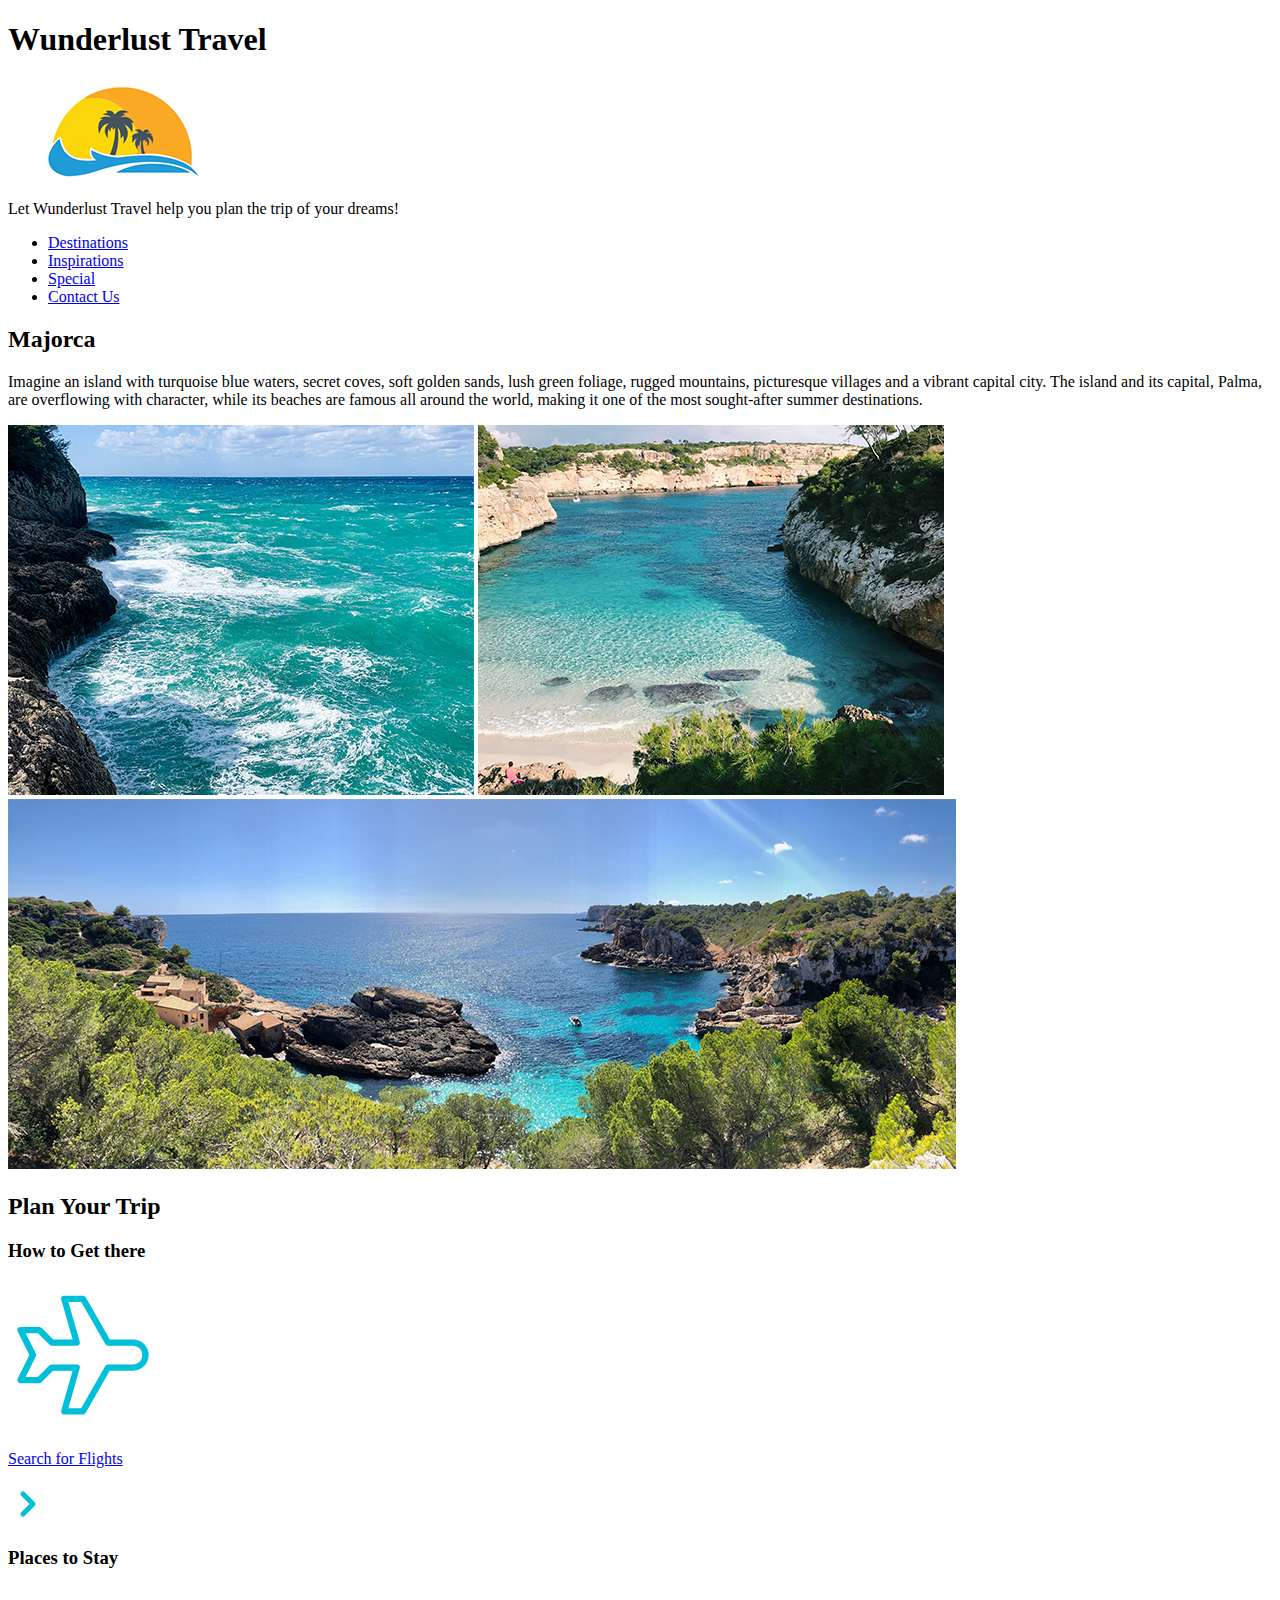
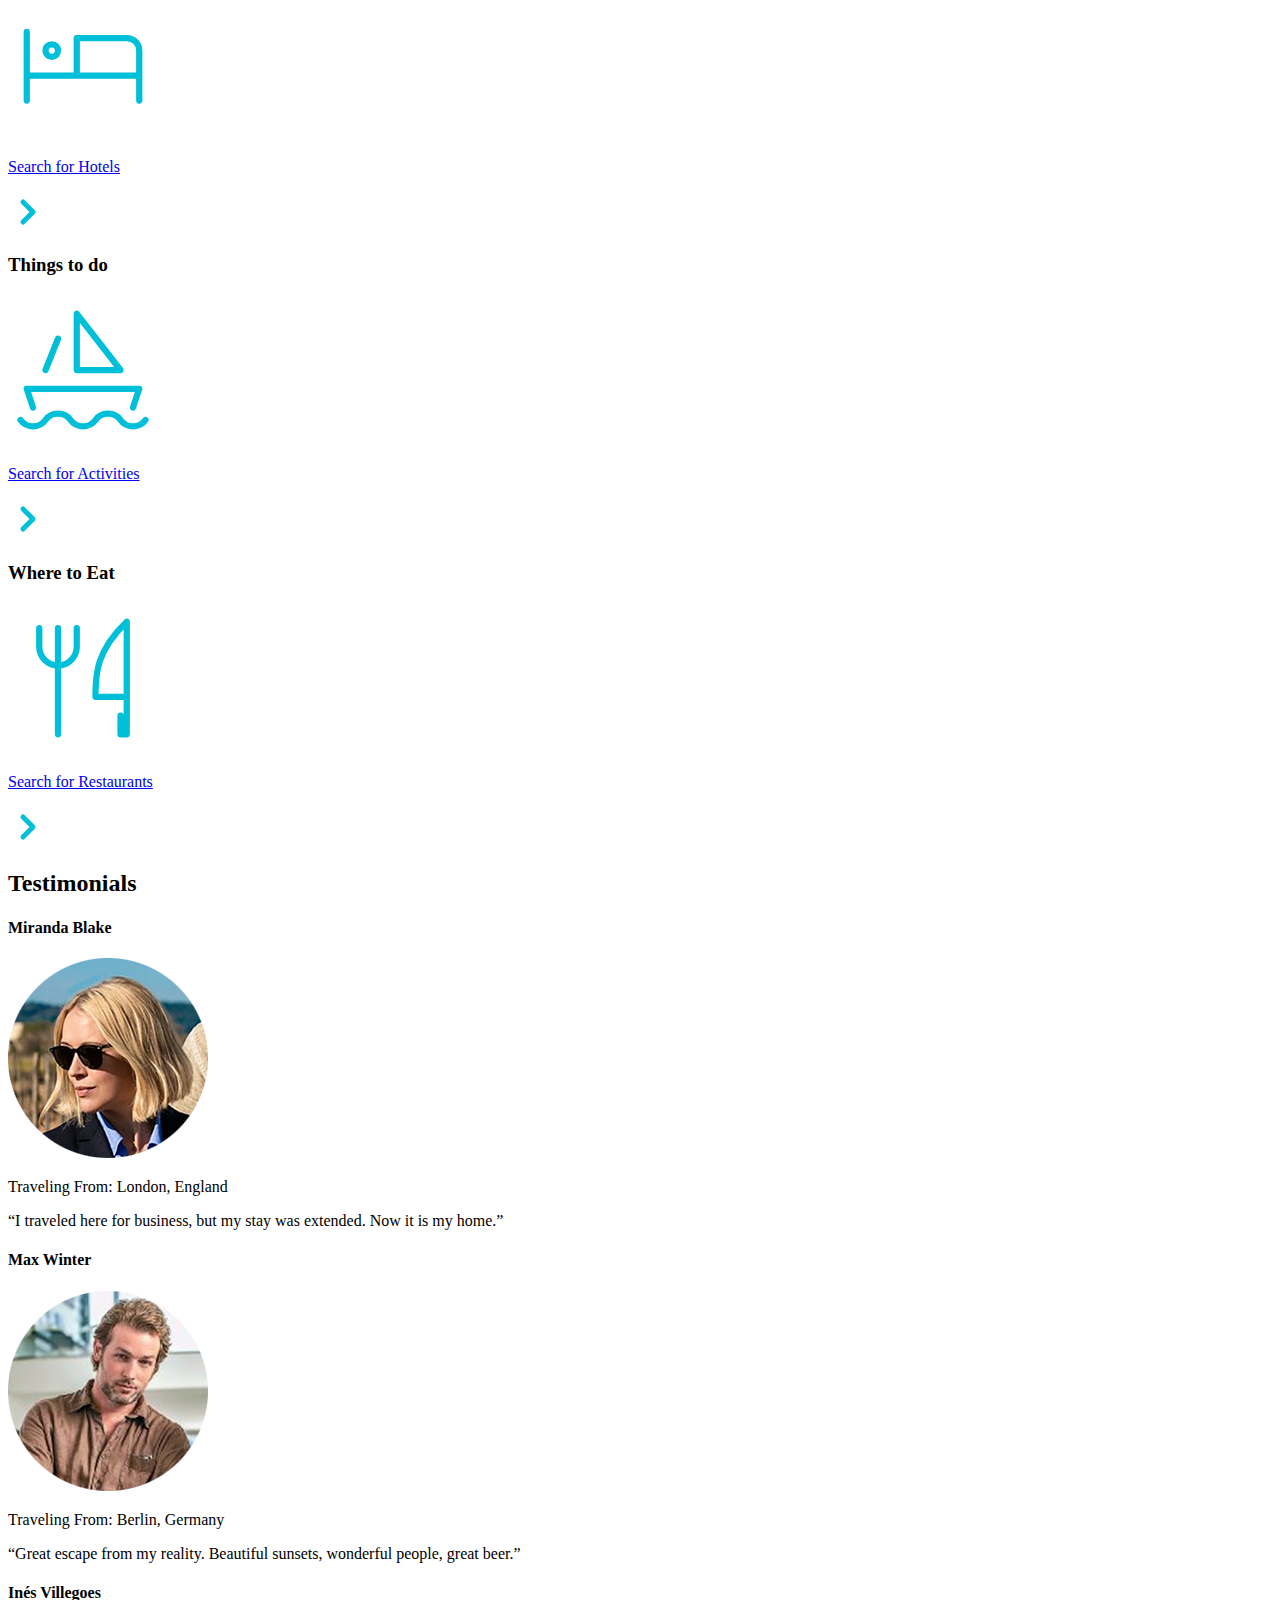
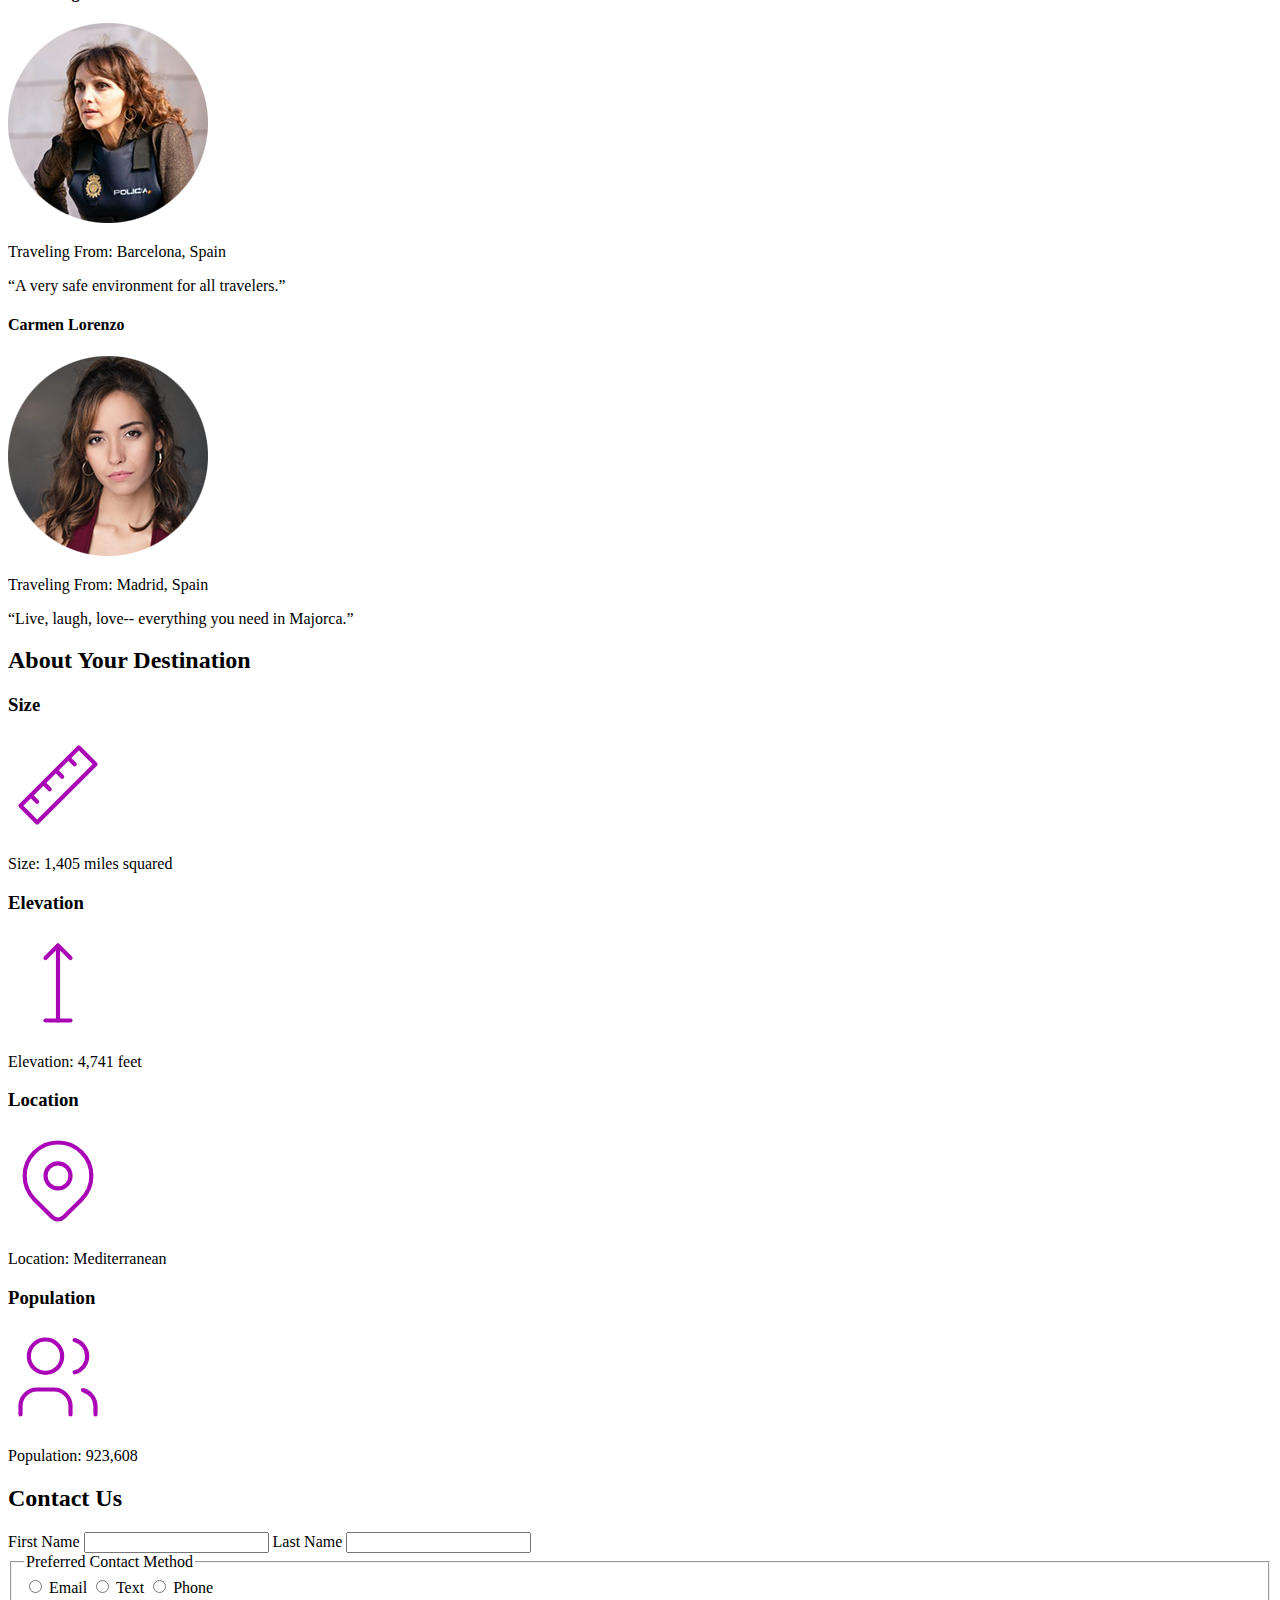
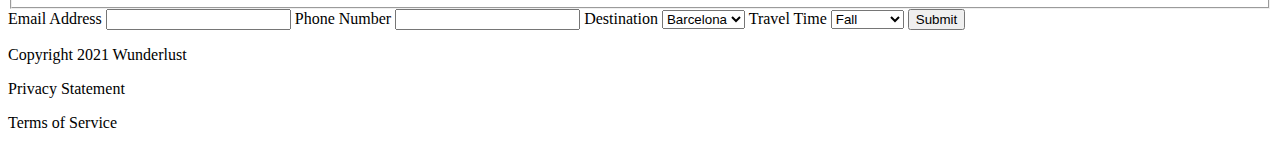
==== index.html @ 38c86ced "added html" ====
<!DOCTYPE html>
<html lang="en">
    <head>
        <meta charset="utf-8">
        <meta name="author" content="Bianca Reynoso">
        <title>Wunderlust</title>
        <link href="styles.css" rel="stylesheet">
    </head>
    <body>
        <header>
            <h1>Wunderlust Travel</h1>
            <img src="images/logo.png" alt="logo">
            <p>Let Wunderlust Travel help you plan the trip of your dreams!</p>
            <nav>
                <ul>
                    <li><a href="#dest">Destinations</a></li>
                    <li><a href="#insp">Inspirations</a></li>
                    <li><a href="#spec">Special</a></li>
                    <li><a href="#cont">Contact Us</a></li>
                </ul>
            </nav>
        </header>
        <main>
            <section id="dest">
                <h2>Majorca</h2>
                <p>Imagine an island with turquoise blue waters, secret coves, soft golden sands, lush green foliage, rugged mountains, picturesque villages and a vibrant capital city. The island and its capital, Palma, are overflowing with character, while its beaches are famous all around the world, making it one of the most sought-after summer destinations.</p>
                <img src="images/majorca-waves.png" alt="Majorca Waves">
                <img src="images/majorca-beach.png" alt="Majorca Beach">
                <img src="images/majorca-cove.png" alt="Majorca Cove">
            </section>
            <section id="insp">
                <h2>Plan Your Trip</h2>
                <h3>How to Get there</h3>
                <svg xmlns="http://www.w3.org/2000/svg" class="icon icon-tabler icon-tabler-plane" width="150" height="150" viewBox="0 0 24 24" stroke-width="1" stroke="#00bfd8" fill="none" stroke-linecap="round" stroke-linejoin="round">
                    <path stroke="none" d="M0 0h24v24H0z" fill="none"/>
                    <path d="M16 10h4a2 2 0 0 1 0 4h-4l-4 7h-3l2 -7h-4l-2 2h-3l2 -4l-2 -4h3l2 2h4l-2 -7h3z" />
                </svg>
                <p><a href="#">Search for Flights</a></p>
                <svg xmlns="http://www.w3.org/2000/svg" class="icon icon-tabler icon-tabler-chevron-right" width="40" height="40" viewBox="0 0 24 24" stroke-width="3" stroke="#00bfd8" fill="none" stroke-linecap="round" stroke-linejoin="round">
                    <path stroke="none" d="M0 0h24v24H0z" fill="none"/>
                    <polyline points="9 6 15 12 9 18" />
                </svg>
                <h3>Places to Stay</h3>
                <svg xmlns="http://www.w3.org/2000/svg" class="icon icon-tabler icon-tabler-bed" width="150" height="150" viewBox="0 0 24 24" stroke-width="1" stroke="#00bfd8" fill="none" stroke-linecap="round" stroke-linejoin="round">
                    <path stroke="none" d="M0 0h24v24H0z" fill="none"/>
                    <path d="M3 7v11m0 -4h18m0 4v-8a2 2 0 0 0 -2 -2h-8v6" />
                    <circle cx="7" cy="10" r="1" />
                </svg>
                <p><a href="#">Search for Hotels</a></p>
                <svg xmlns="http://www.w3.org/2000/svg" class="icon icon-tabler icon-tabler-chevron-right" width="40" height="40" viewBox="0 0 24 24" stroke-width="3" stroke="#00bfd8" fill="none" stroke-linecap="round" stroke-linejoin="round">
                    <path stroke="none" d="M0 0h24v24H0z" fill="none"/>
                    <polyline points="9 6 15 12 9 18" />
                </svg>
                <h3>Things to do</h3>
                <svg xmlns="http://www.w3.org/2000/svg" class="icon icon-tabler icon-tabler-sailboat" width="150" height="150" viewBox="0 0 24 24" stroke-width="1" stroke="#00bfd8" fill="none" stroke-linecap="round" stroke-linejoin="round">
                    <path stroke="none" d="M0 0h24v24H0z" fill="none"/>
                    <path d="M2 20a2.4 2.4 0 0 0 2 1a2.4 2.4 0 0 0 2 -1a2.4 2.4 0 0 1 2 -1a2.4 2.4 0 0 1 2 1a2.4 2.4 0 0 0 2 1a2.4 2.4 0 0 0 2 -1a2.4 2.4 0 0 1 2 -1a2.4 2.4 0 0 1 2 1a2.4 2.4 0 0 0 2 1a2.4 2.4 0 0 0 2 -1" />
                    <path d="M4 18l-1 -3h18l-1 3" />
                    <path d="M11 12h7l-7 -9v9" />
                    <line x1="8" y1="7" x2="6" y2="12" />
                </svg>
                <p><a href="#">Search for Activities</a></p>
                <svg xmlns="http://www.w3.org/2000/svg" class="icon icon-tabler icon-tabler-chevron-right" width="40" height="40" viewBox="0 0 24 24" stroke-width="3" stroke="#00bfd8" fill="none" stroke-linecap="round" stroke-linejoin="round">
                    <path stroke="none" d="M0 0h24v24H0z" fill="none"/>
                    <polyline points="9 6 15 12 9 18" />
                </svg>
                <h3>Where to Eat</h3>
                <svg xmlns="http://www.w3.org/2000/svg" class="icon icon-tabler icon-tabler-tools-kitchen-2" width="150" height="150" viewBox="0 0 24 24" stroke-width="1" stroke="#00bfd8" fill="none" stroke-linecap="round" stroke-linejoin="round">
                    <path stroke="none" d="M0 0h24v24H0z" fill="none"/>
                    <path d="M19 3v12h-5c-.023 -3.681 .184 -7.406 5 -12zm0 12v6h-1v-3m-10 -14v17m-3 -17v3a3 3 0 1 0 6 0v-3" />
                </svg>
                <p><a href="#">Search for Restaurants</a></p>
                <svg xmlns="http://www.w3.org/2000/svg" class="icon icon-tabler icon-tabler-chevron-right" width="40" height="40" viewBox="0 0 24 24" stroke-width="3" stroke="#00bfd8" fill="none" stroke-linecap="round" stroke-linejoin="round">
                    <path stroke="none" d="M0 0h24v24H0z" fill="none"/>
                    <polyline points="9 6 15 12 9 18" />
                </svg>
            </section>
            <section>
                <h2>Testimonials</h2>
                <h4>Miranda Blake</h4>
                <img src="images/miranda-blake.png" alt="Miranda Blake Profile Picture">
                <p>Traveling From: London, England</p>
                <quote>“I traveled here for business, but my stay was extended. Now it is my home.”</quote>
                <h4>Max Winter</h4>
                <img src="images/max-winter.png" alt="Max Winter Profile Picture">
                <p>Traveling From: Berlin, Germany</p>
                <quote>“Great escape from my reality. Beautiful sunsets, wonderful people, great beer.”</quote>
                <h4>Inés Villegoes</h4>
                <img src="images/ines-villegoes.png" alt="Ines Villeogoes Profile Picture">
                <p>Traveling From: Barcelona, Spain</p>
                <quote>“A very safe environment for all travelers.”</quote>
                <h4>Carmen Lorenzo</h4>
                <img src="images/carmen-lorenzo.png" alt="Carmen Lorenzo Profile Picture">
                <p>Traveling From: Madrid, Spain</p>
                <quote>“Live, laugh, love-- everything you need in Majorca.”</quote>
            </section>
            <section id="spec">
                <h2>About Your Destination</h2>
                <h3>Size</h3>
                <svg xmlns="http://www.w3.org/2000/svg" class="icon icon-tabler icon-tabler-ruler-2" width="100" height="100" viewBox="0 0 24 24" stroke-width="1" stroke="#a905b6" fill="none" stroke-linecap="round" stroke-linejoin="round">
                    <path stroke="none" d="M0 0h24v24H0z" fill="none"/>
                    <path d="M17 3l4 4l-14 14l-4 -4z" />
                    <path d="M16 7l-1.5 -1.5" />
                    <path d="M13 10l-1.5 -1.5" />
                    <path d="M10 13l-1.5 -1.5" />
                    <path d="M7 16l-1.5 -1.5" />
                </svg>
                <p>Size: 1,405 miles squared</p>
                <h3>Elevation</h3>
                <svg xmlns="http://www.w3.org/2000/svg" class="icon icon-tabler icon-tabler-arrow-top-bar" width="100" height="100" viewBox="0 0 24 24" stroke-width="1" stroke="#a905b6" fill="none" stroke-linecap="round" stroke-linejoin="round">
                    <path stroke="none" d="M0 0h24v24H0z" fill="none"/>
                    <line x1="12" y1="21" x2="12" y2="3" />
                    <path d="M15 6l-3 -3l-3 3" />
                    <line x1="9" y1="21" x2="15" y2="21" />
                </svg>
                <p>Elevation: 4,741 feet</p>
                <h3>Location</h3>
                <svg xmlns="http://www.w3.org/2000/svg" class="icon icon-tabler icon-tabler-map-pin" width="100" height="100" viewBox="0 0 24 24" stroke-width="1" stroke="#a905b6" fill="none" stroke-linecap="round" stroke-linejoin="round">
                    <path stroke="none" d="M0 0h24v24H0z" fill="none"/>
                    <circle cx="12" cy="11" r="3" />
                    <path d="M17.657 16.657l-4.243 4.243a2 2 0 0 1 -2.827 0l-4.244 -4.243a8 8 0 1 1 11.314 0z" />
                </svg>
                <p>Location: Mediterranean</p>
                <h3>Population</h3>
                <svg xmlns="http://www.w3.org/2000/svg" class="icon icon-tabler icon-tabler-users" width="100" height="100" viewBox="0 0 24 24" stroke-width="1" stroke="#a905b6" fill="none" stroke-linecap="round" stroke-linejoin="round">
                    <path stroke="none" d="M0 0h24v24H0z" fill="none"/>
                    <circle cx="9" cy="7" r="4" />
                    <path d="M3 21v-2a4 4 0 0 1 4 -4h4a4 4 0 0 1 4 4v2" />
                    <path d="M16 3.13a4 4 0 0 1 0 7.75" />
                    <path d="M21 21v-2a4 4 0 0 0 -3 -3.85" />
                </svg>
                <p>Population: 923,608</p>
            </section>
            <section id="cont">
                <h2>Contact Us</h2>
                <form action="https://wp.zybooks.com/form-viewer.php" method="POST">
                    <label for="first-name">First Name</label>
                    <input type="text" name="first-name" id="first-name" required>
                    <label for="last-name">Last Name</label>
                    <input type="text" name="last-name" id="last-name" required>
                    <fieldset>
                        <legend>Preferred Contact Method</legend>
                        <input type="radio" name="pref" id="prefEmail" required>
                        <label for="prefEmail">Email</label>
                        <input type="radio" name="pref" id="prefText">
                        <label for="prefText">Text</label>
                        <input type="radio" name="pref" id="prefPhone">
                        <label for="prefPhone">Phone</label>
                    </fieldset>
                    <label for="my-email">Email Address</label>
                    <input type="email" name="my-email" id="my-email" required>
                    <label for="my-phone">Phone Number</label>
                    <input type="text" name="my-phone" id="my-phone" required>
                    <label for="my-destination">Destination</label>
                    <select name="my-destination" id="my-destination">
                        <option value="barc">Barcelona</option>
                        <option value="grand">Granada</option>
                        <option value="ibiza">Ibiza</option>
                        <option value="madrid">Madrid</option>
                        <option value="major">Majorca</option>
                        <option value="sevi">Seville</option>
                        <option value="tene">Tenerife</option>
                        <option value="valen">Valencia</option>
                    </select>
                    <label for="travel-time">Travel Time</label>
                    <select name="travel-time" id="my-destination">
                        <option value="fall">Fall</option>
                        <option value="winter">Winter</option>
                        <option value="spring">Spring</option>
                        <option value="summer">Summer</option>
                        <option value="flex">Flexible</option>
                    </select>
                    <input type="submit" name="my-submit" id="my-submit" value="Submit">
                </form>
            </section>
        </main>
        <footer>
            <p>Copyright 2021 Wunderlust</p>
            <p>Privacy Statement</p>
            <p>Terms of Service</p>
        </footer>
    </body> 
</html>
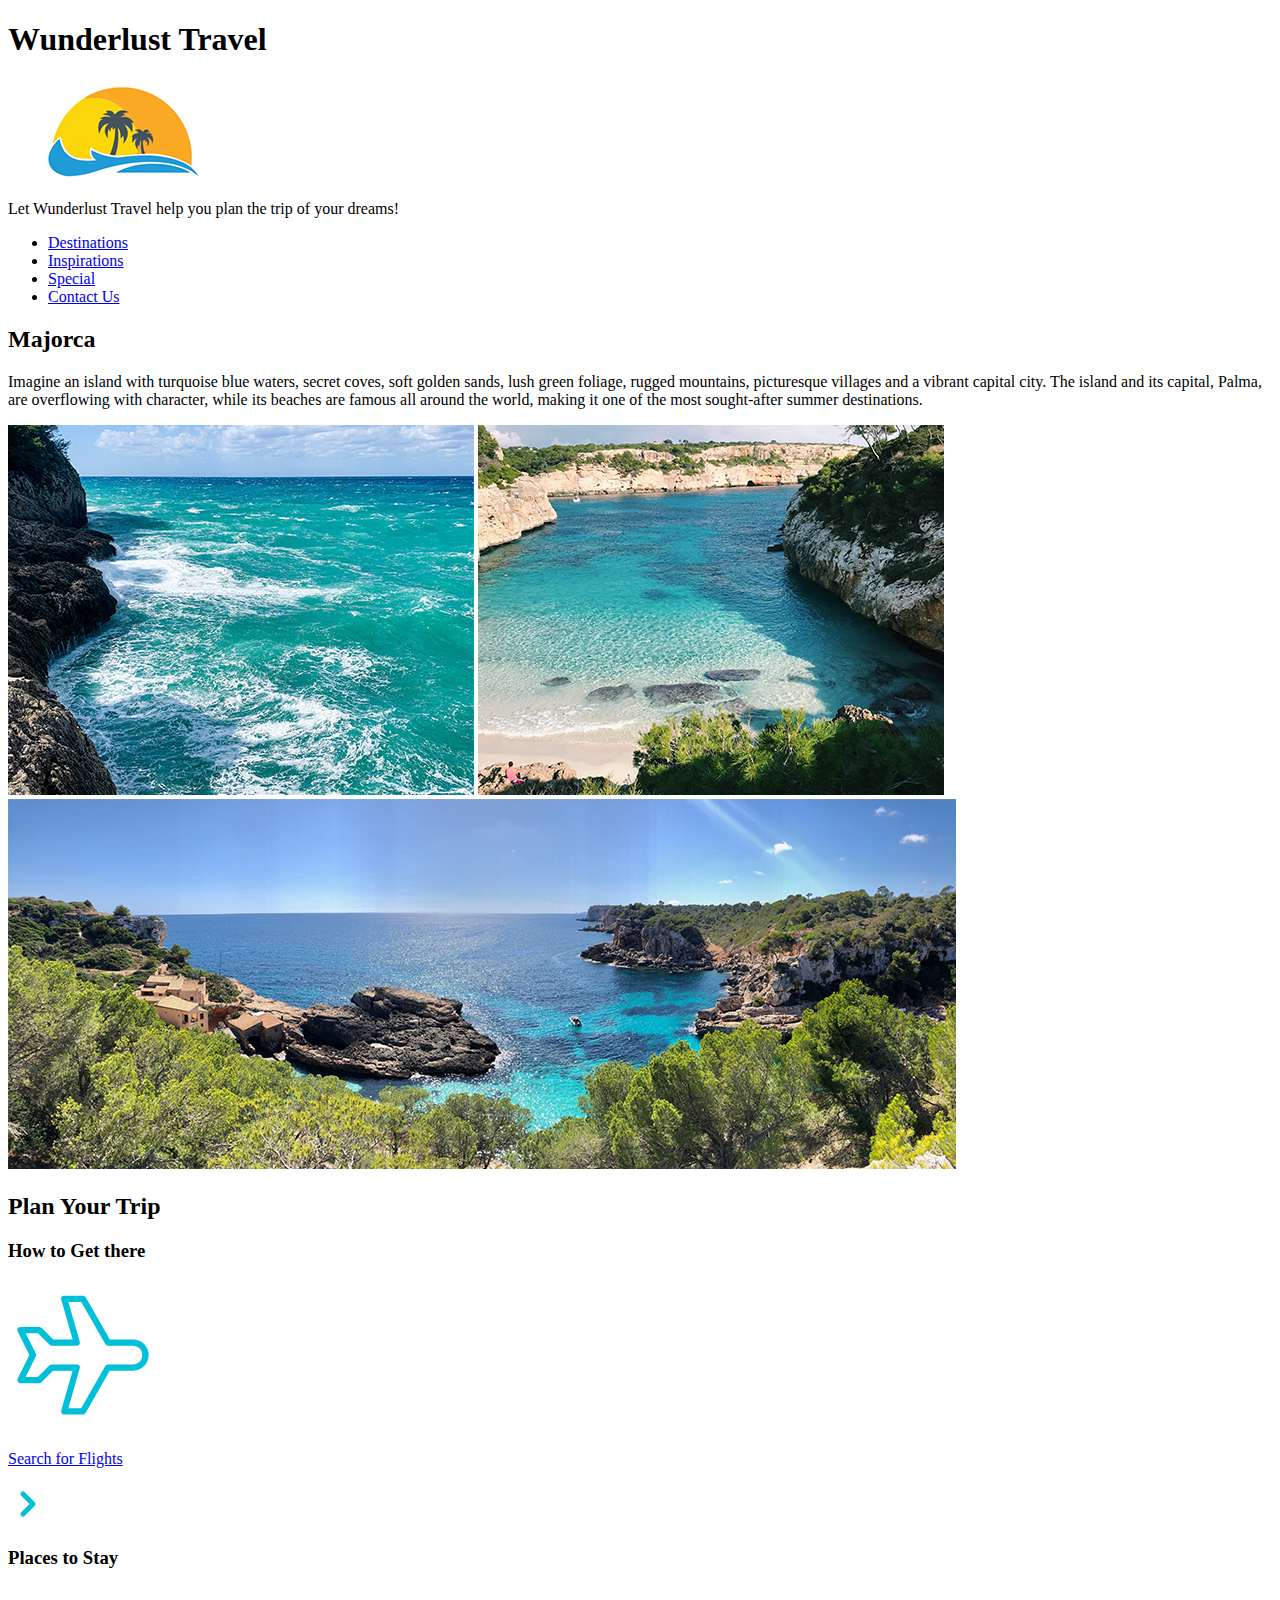
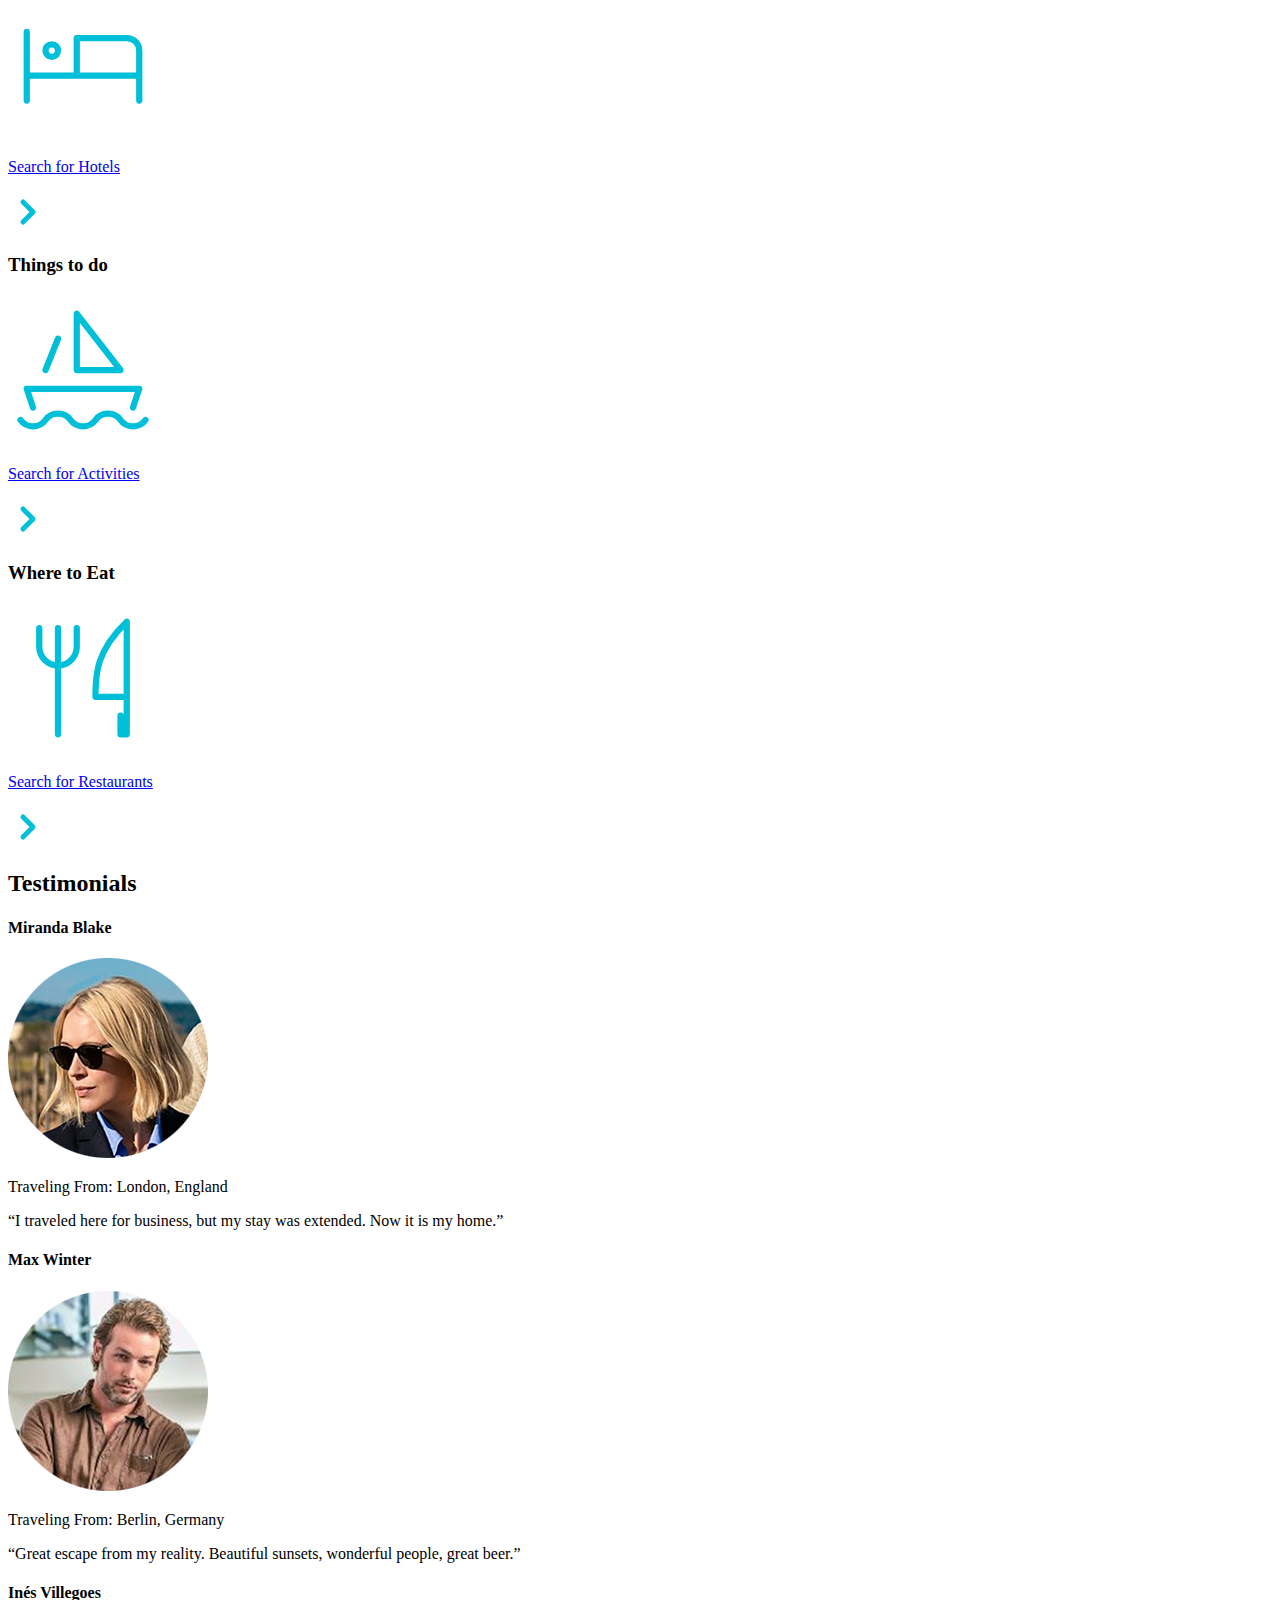
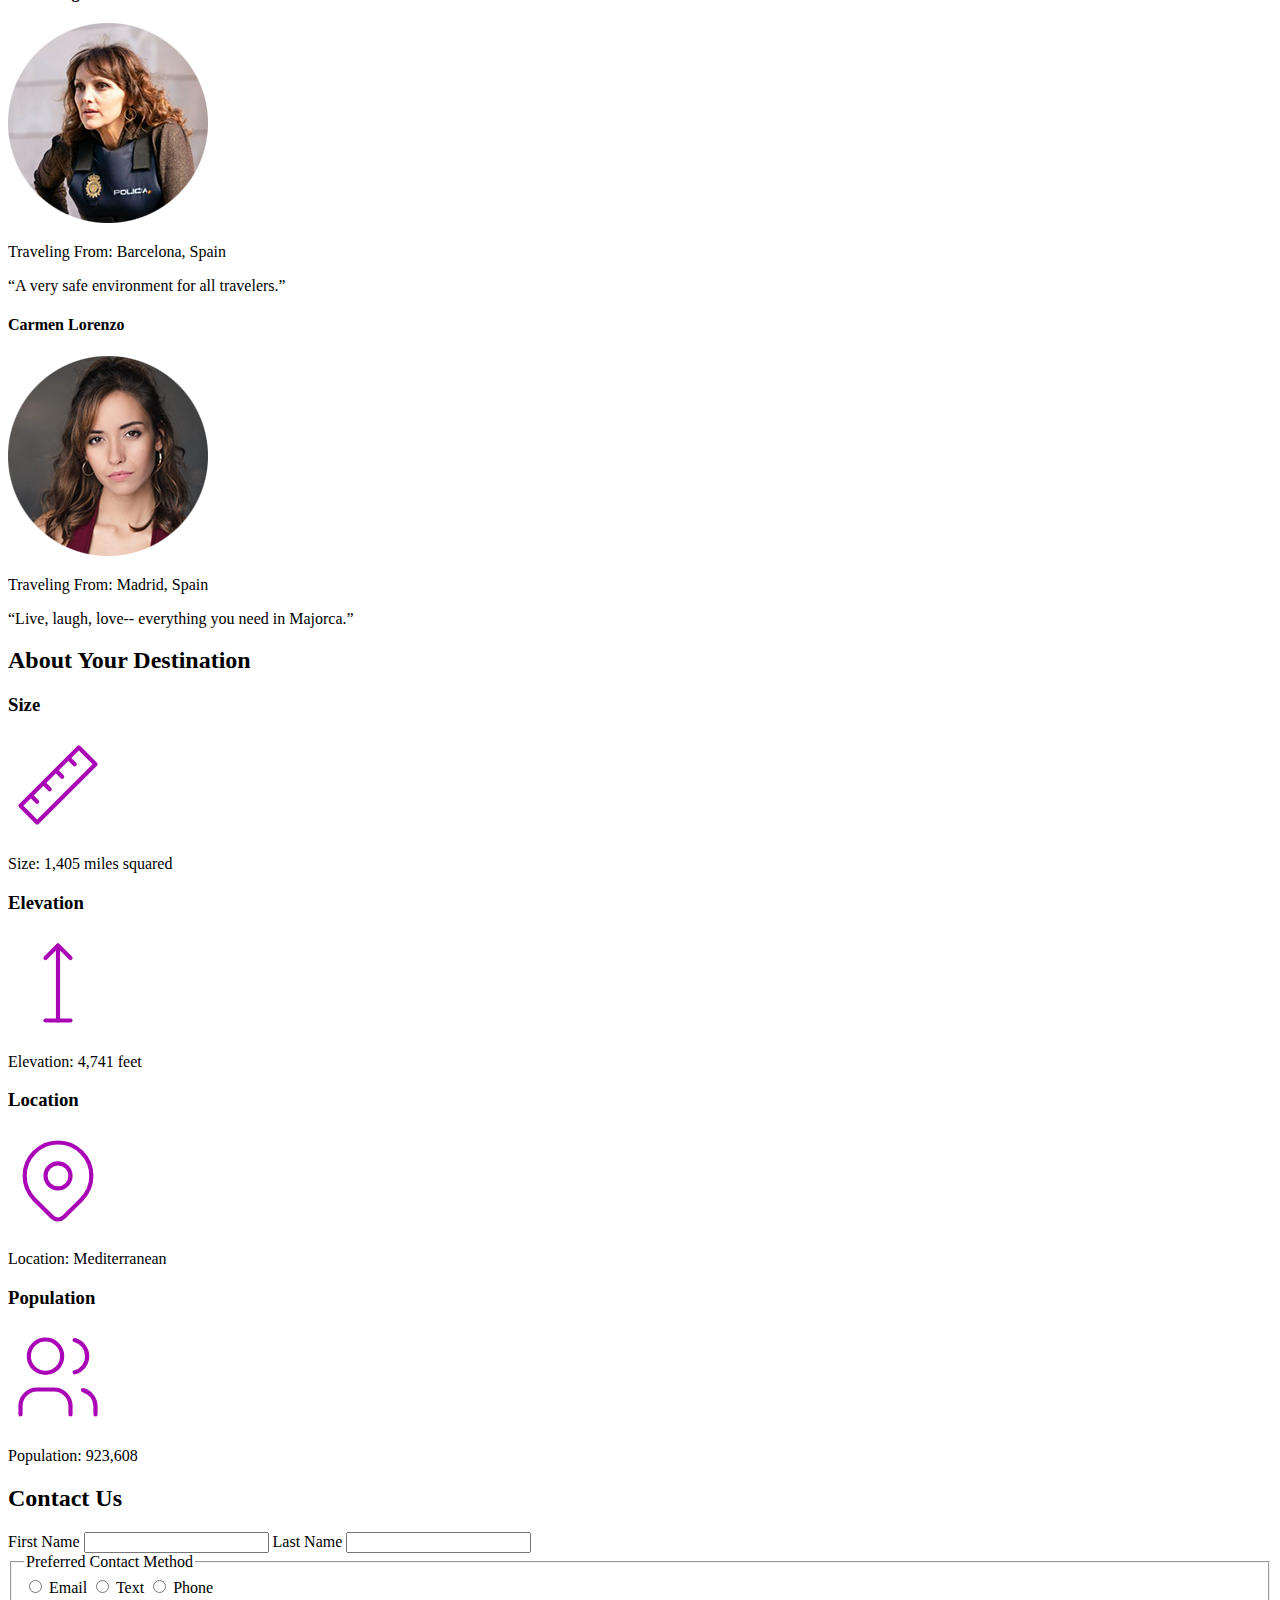
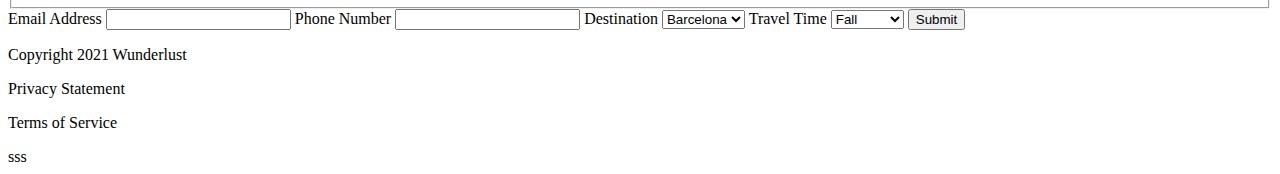
==== commit 1a184192: "update" ====
--- a/index.html
+++ b/index.html
@@ -180,4 +180,7 @@
             <p>Terms of Service</p>
         </footer>
     </body> 
-</html>+</html>
+
+
+sss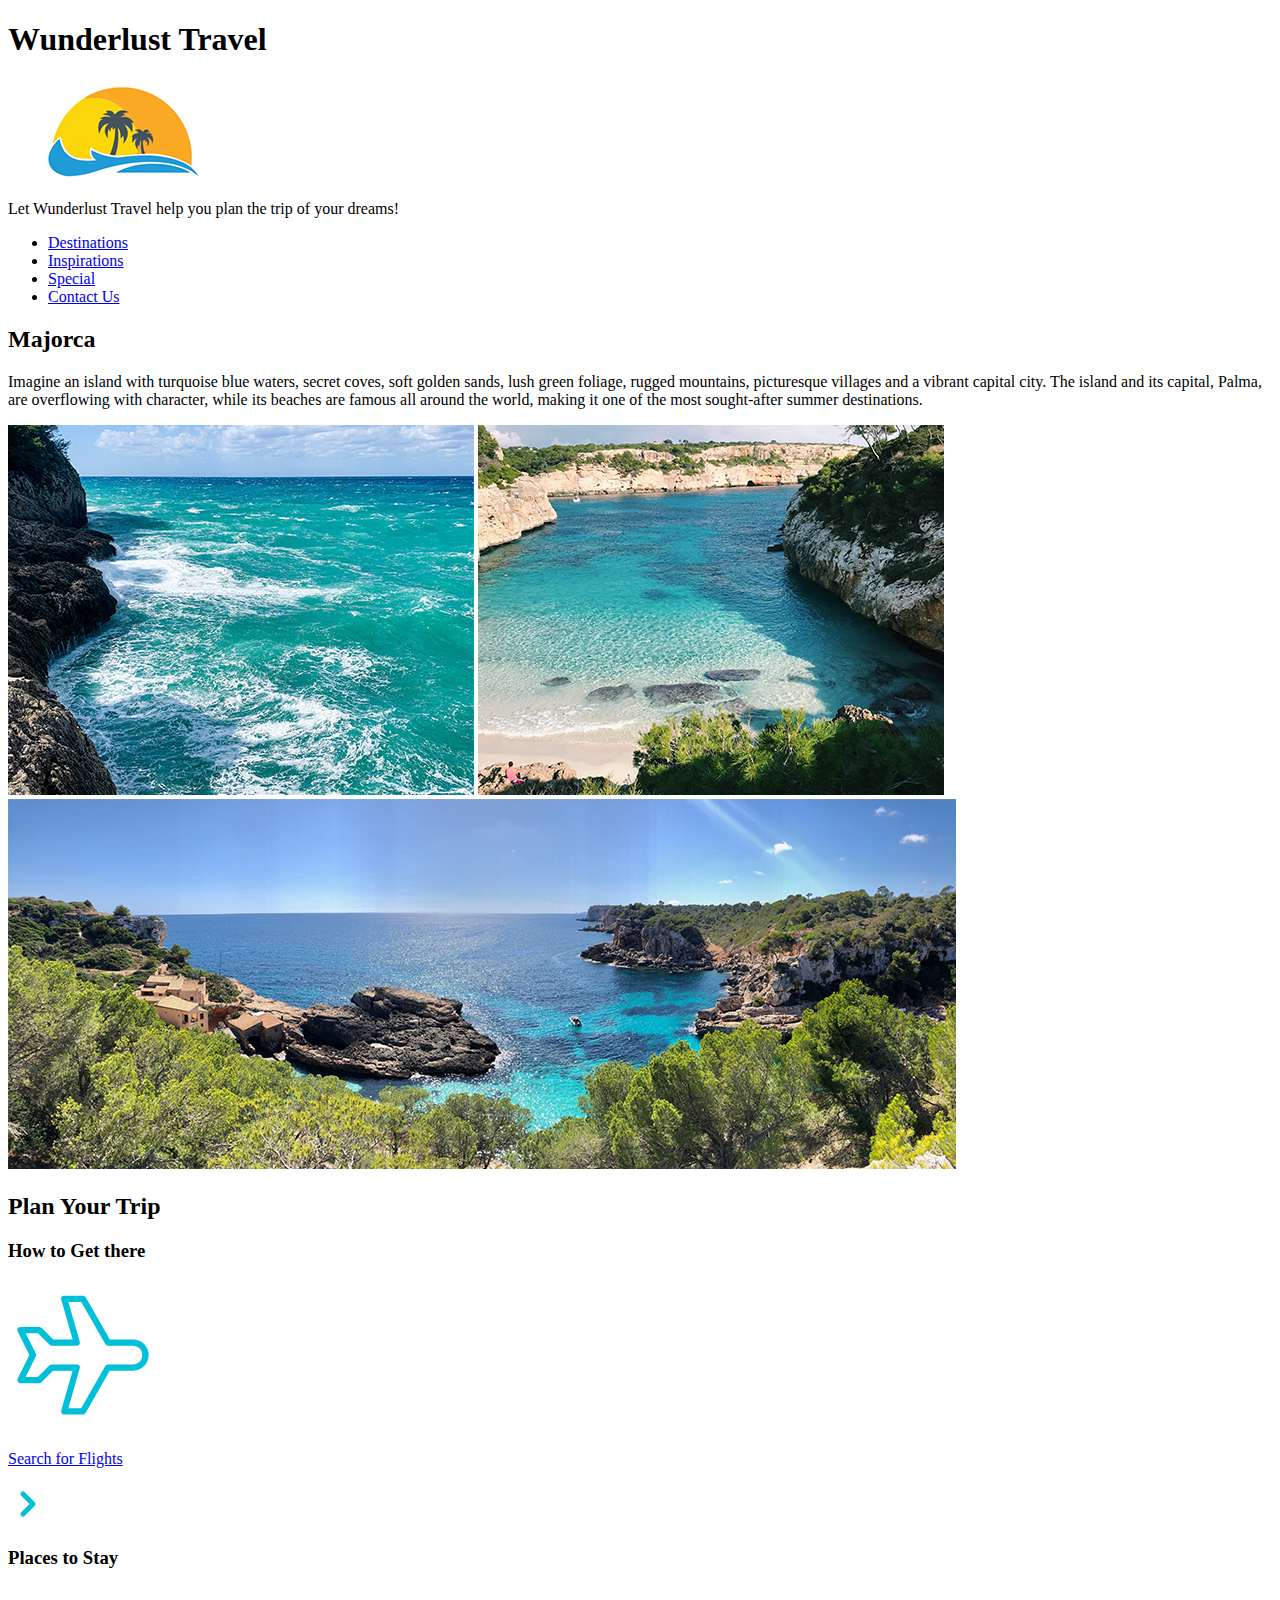
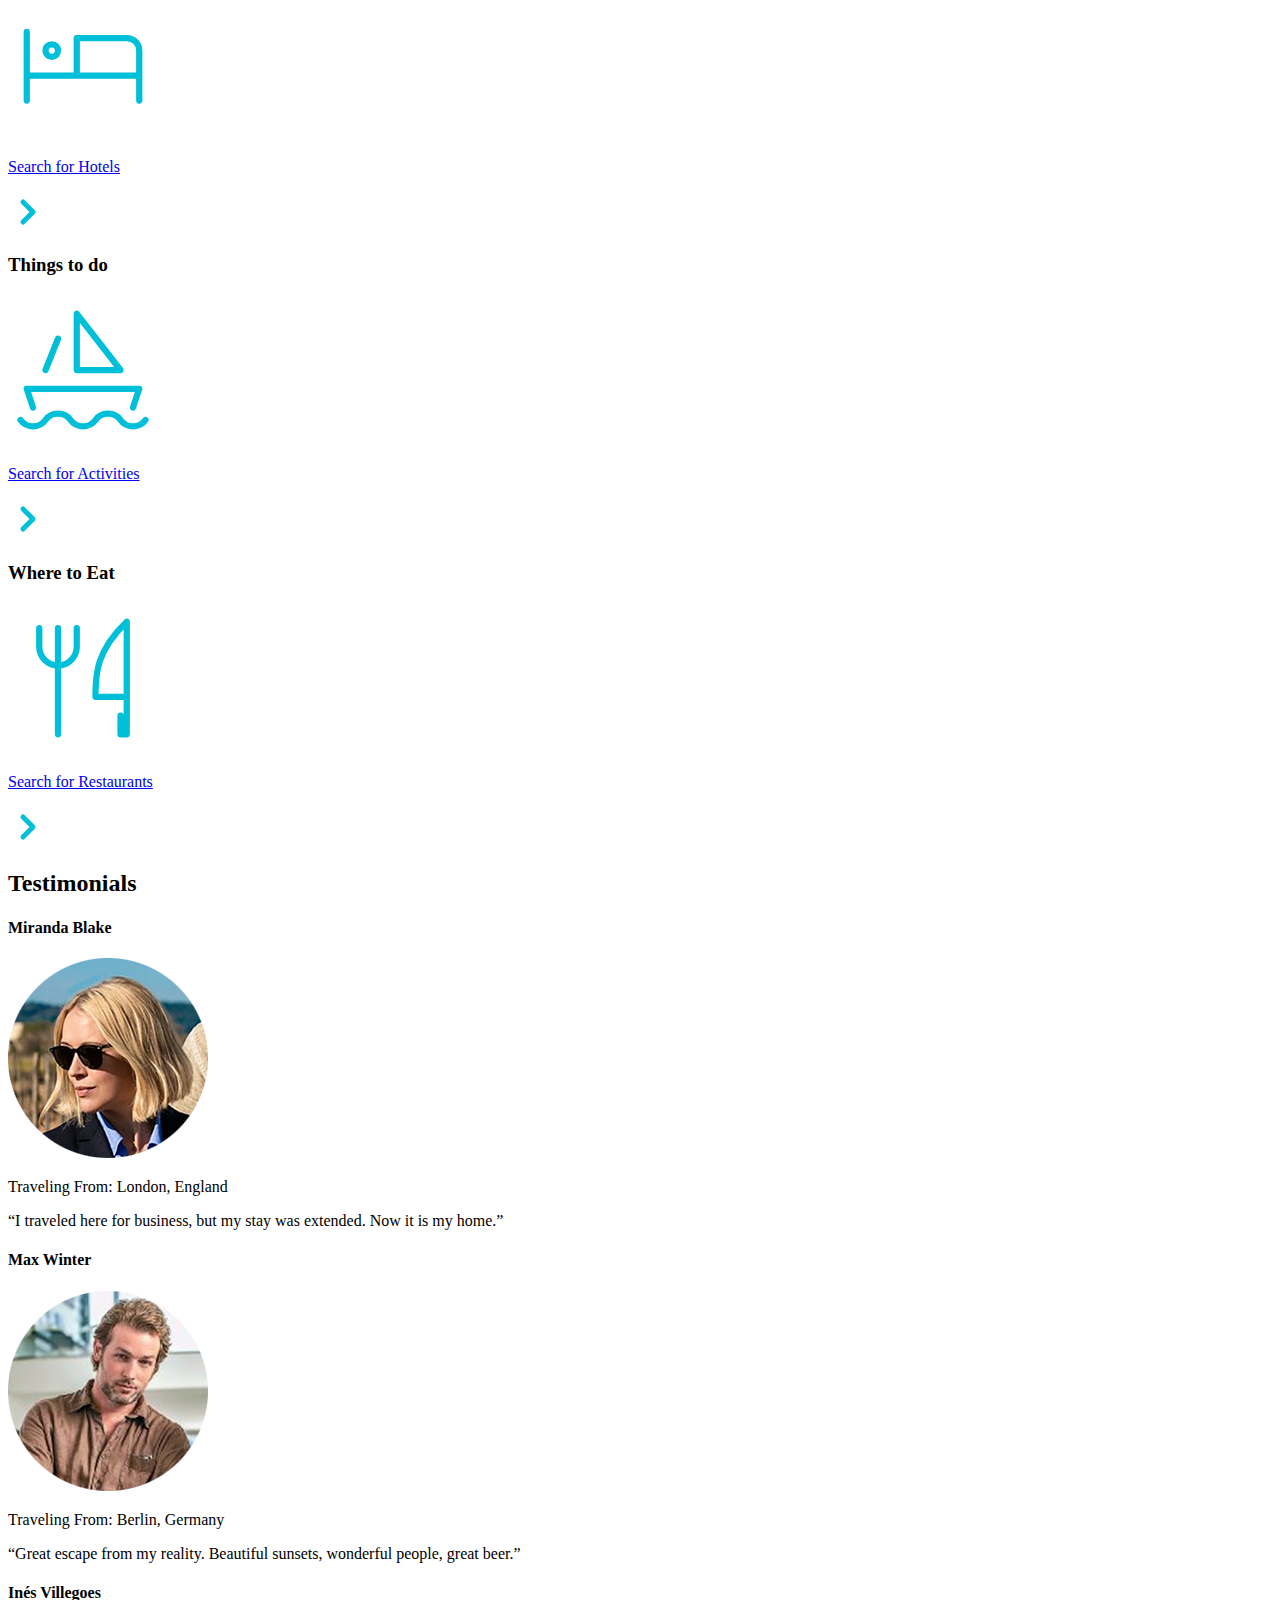
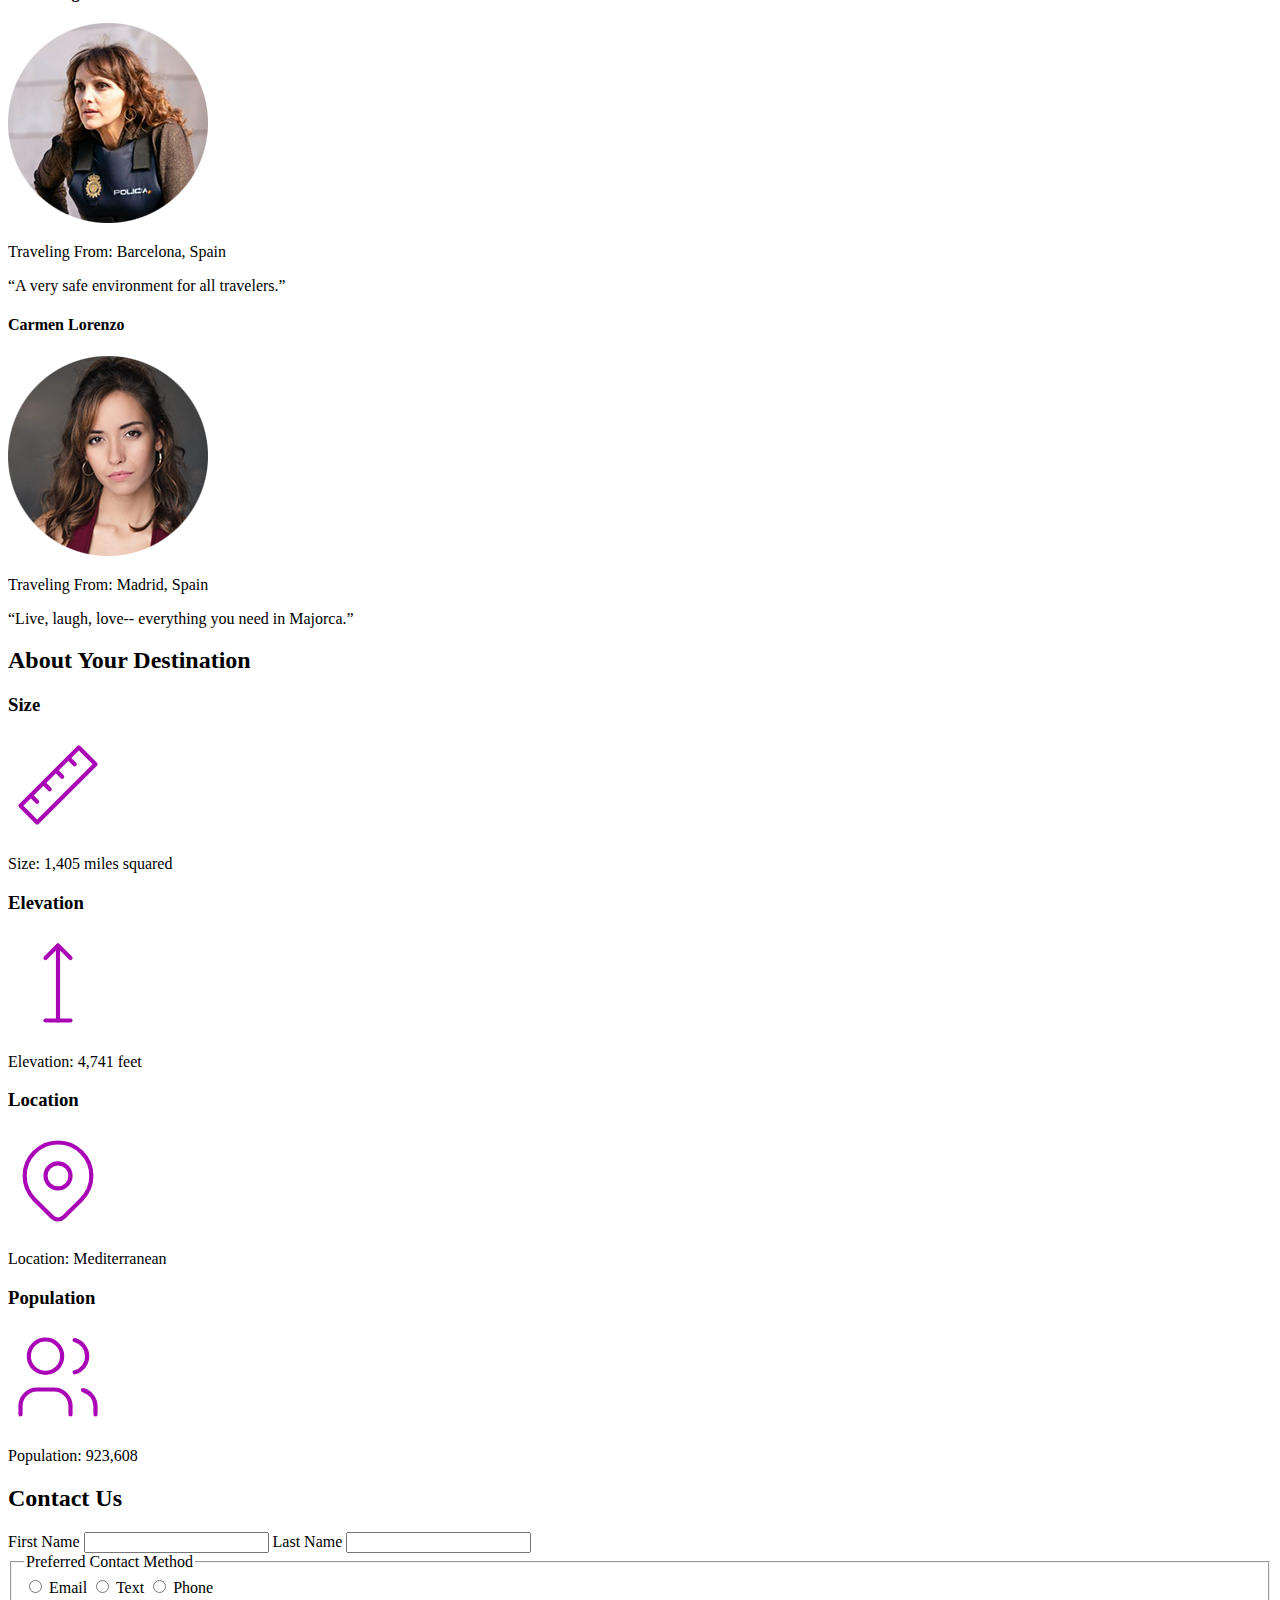
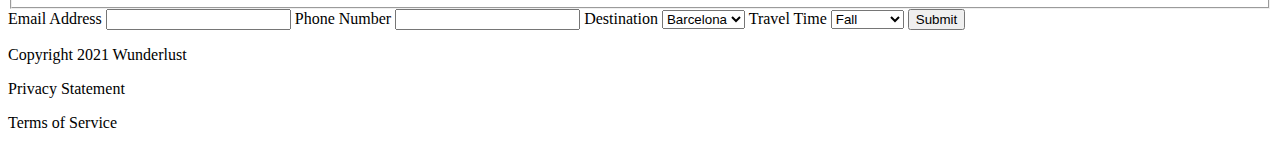
==== commit 0c35d082: "update" ====
--- a/index.html
+++ b/index.html
@@ -180,7 +180,4 @@
             <p>Terms of Service</p>
         </footer>
     </body> 
-</html>
-
-
-sss+</html>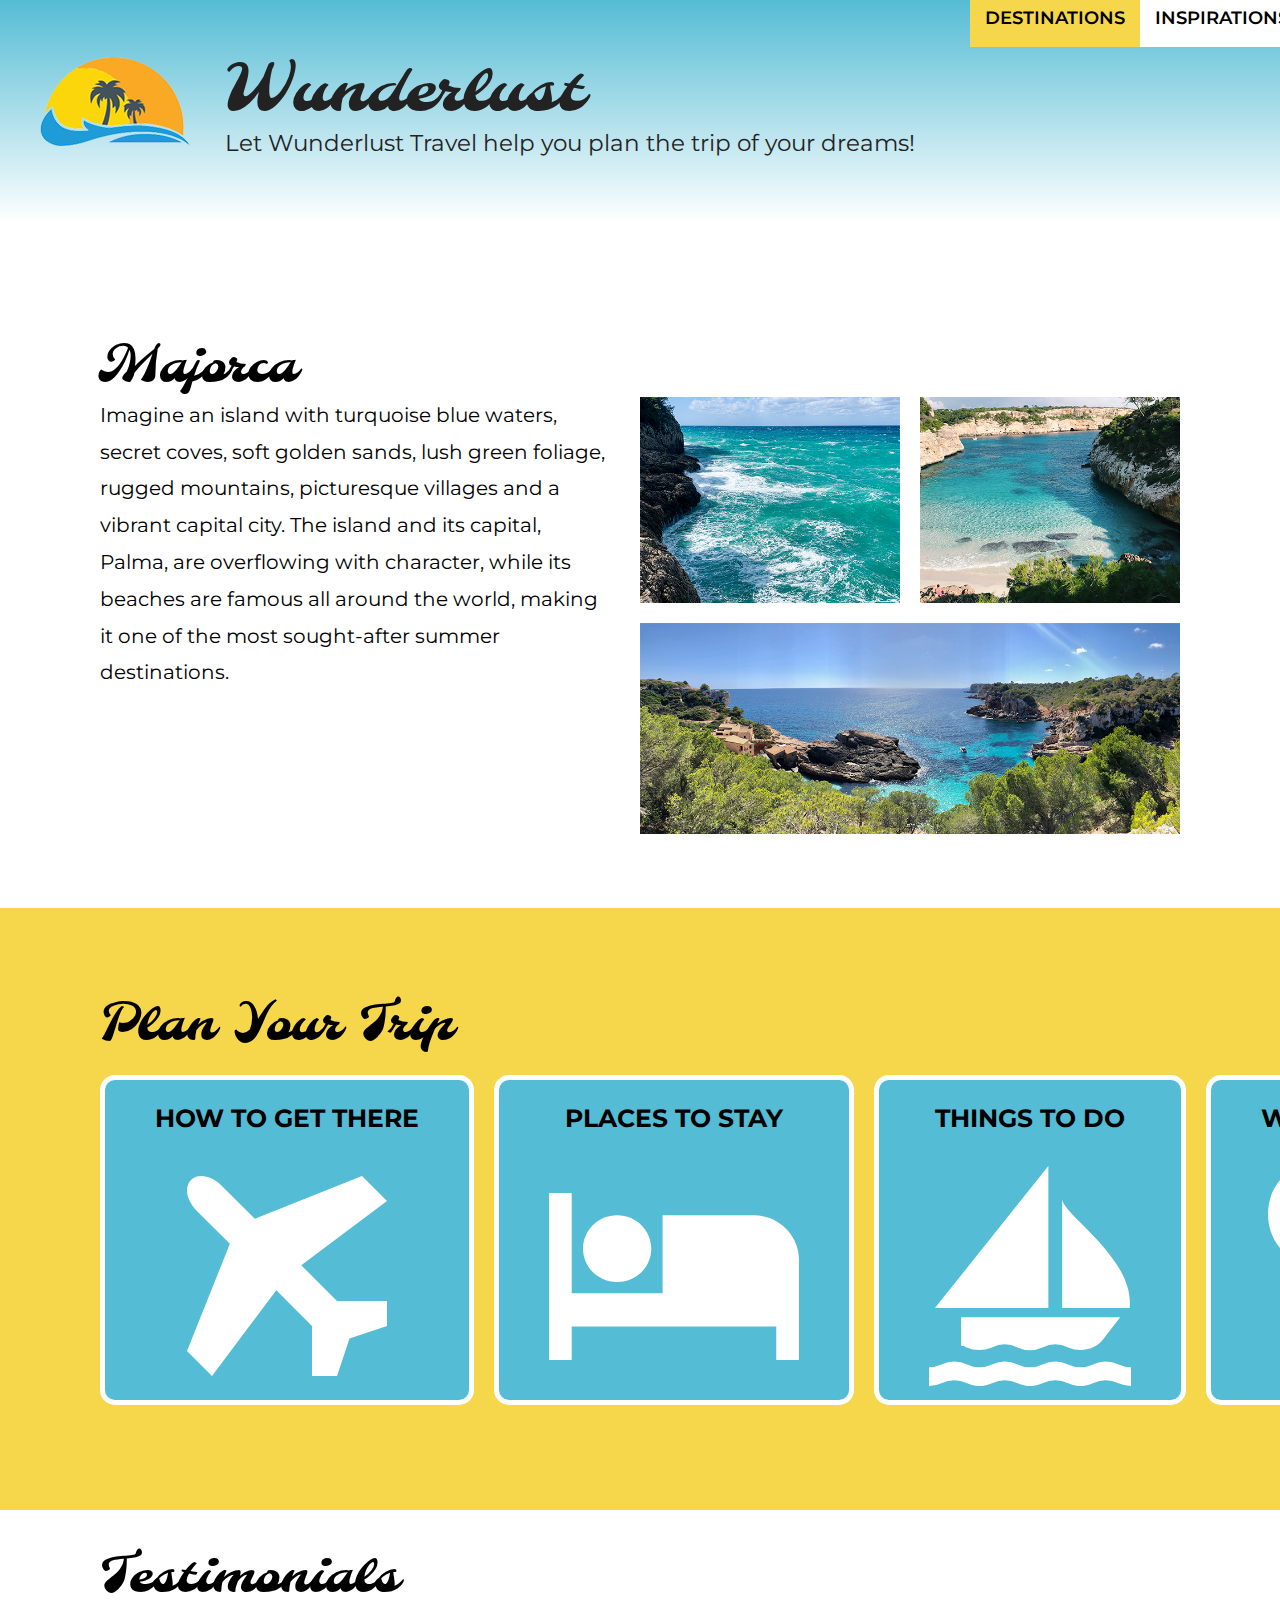
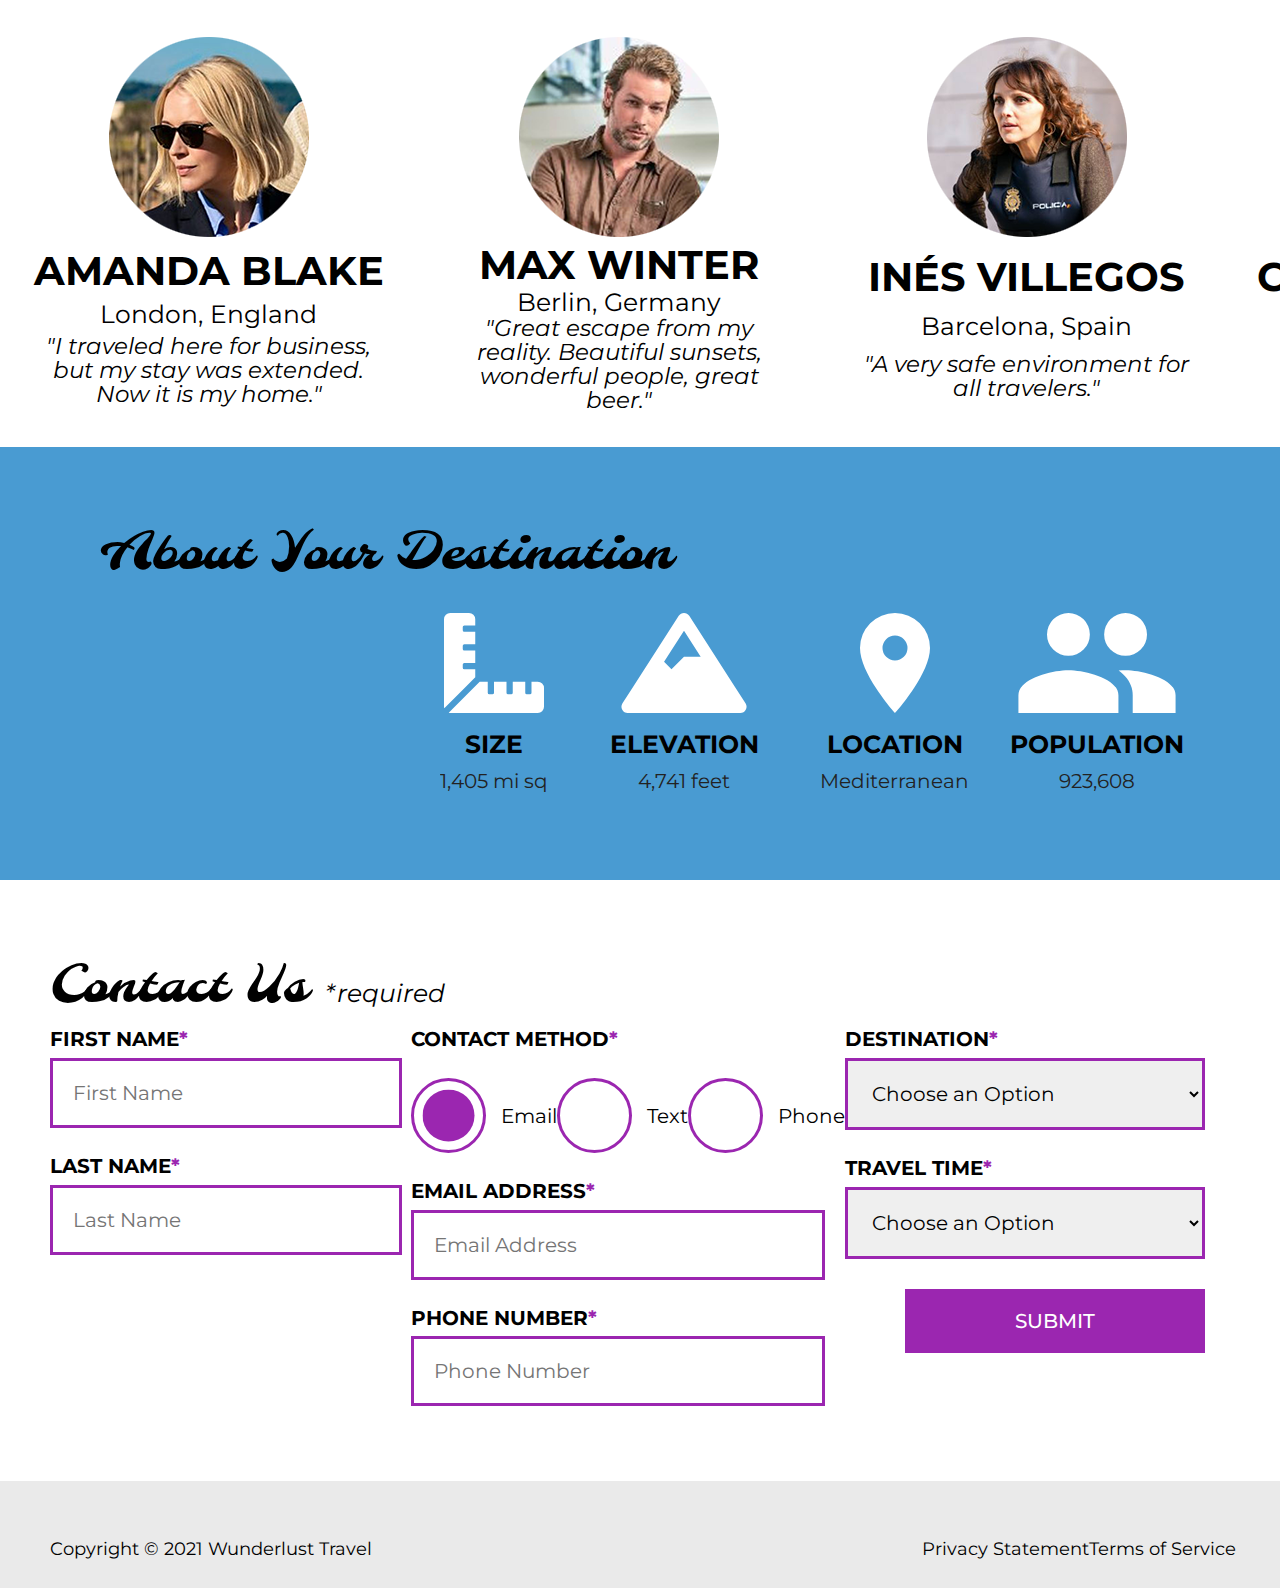
==== commit 8d1e8b39: "name change" ====
--- a/index.html
+++ b/index.html
@@ -2,182 +2,237 @@
 <html lang="en">
     <head>
         <meta charset="utf-8">
-        <meta name="author" content="Bianca Reynoso">
-        <title>Wunderlust</title>
+        <meta name="viewport" content="width=device-width, initial-scale=1">
+        <meta name="author" content="Jessica Barnett, Christina Carrasquilla">
+        <meta name="description" content="Let Wunderlust Travel take you to beautiful Majorca this year! Majorca is a beautiful island and offers beauty and fun to its visitors">
+        <meta name="keywords" content="travel, majorca, beach, island, vacation, destination, getaway, restaurants in majorca, entertainment in majorca, testimonials from visitors">
+        <title>Wunderlust Travel</title>
+        <meta name="robots" content="index,follow">
+
+        <!-- ~~~~~~~~~~ TWITTER CARD TAGS ~~~~~~~~~~ -->
+        <meta name="twitter:card" content="summary_large_image">
+        <meta name="twitter:site" content="@wunderlusttravel">
+        <meta name="twitter:creator" content="@wunderlusttravel">
+        <meta name="twitter:title" content="Wunderlust Travel: Majorca">
+        <meta name="twitter:description" content="Let Wunderlust Travel take you to beautiful Majorca this year! Majorca is a beautiful island and offers beauty and fun to its visitors">
+        <meta name="twitter:image" content="https://wunderlusttravel.com/images/majorca-cove.png">
+
+        <!-- ~~~~~~~~~~ OPEN GRAPH META TAGS ~~~~~~~~~~ -->
+        <meta property="og:title" content="See Majorca with Wunderlust Travel">
+        <meta property="og:type" content="website">
+        <meta property="og:image" content="https://wunderlusttravel.com/images/majorca-cove.png">
+        <meta property="og:url" content="https://wunderlusttravel.com/majorca">
+        <meta property="og:description" content="Let Wunderlust Travel take you to beautiful Majorca this year! Majorca is a beautiful island and offers beauty and fun to its visitors">
+        <!-- ~~~~~~~~~~FAVICON ~~~~~~~~~~ -->
+        <link rel="shortcut icon" href="images/favicon.png">
+
+        <!-- ~~~~~~~~~~ GOOGLE FONTS ~~~~~~~~~~ -->
+        <link rel="preconnect" href="https://fonts.googleapis.com">
+        <link rel="preconnect" href="https://fonts.gstatic.com" crossorigin>
+        <link href="https://fonts.googleapis.com/css2?family=Molle:ital@1&family=Montserrat:wght@400;600&display=swap" rel="stylesheet">
         <link href="styles.css" rel="stylesheet">
     </head>
     <body>
+        <a id="skip" href="#main-content">Skip to Main Content</a>
+        <!-- styling skip links: https://webaim.org/techniques/css/invisiblecontent/ -->
         <header>
-            <h1>Wunderlust Travel</h1>
-            <img src="images/logo.png" alt="logo">
-            <p>Let Wunderlust Travel help you plan the trip of your dreams!</p>
+            <a href="index.html" id="logo"><img src="images/logo.png" alt="The Wunderlust logo shows blue waves and the outline of two palm trees against an orange sun"></a>
+            <h1>Wunderlust</h1>
+			<p>Let Wunderlust Travel help you plan the trip of your dreams!</p>			
             <nav>
-                <ul>
-                    <li><a href="#dest">Destinations</a></li>
-                    <li><a href="#insp">Inspirations</a></li>
-                    <li><a href="#spec">Special</a></li>
-                    <li><a href="#cont">Contact Us</a></li>
-                </ul>
+                <div id="menu-toggle">
+                    <!-- responsive menu code from (with changes made to match mockups): https://css-tricks.com/three-css-alternatives-to-javascript-navigation/ -->
+                    <h2 class="sr-only">Main Navigation</h2>
+                    <!-- hidden but accessible headings from: https://webaim.org/techniques/css/invisiblecontent/ -->
+                    <input name="toggle" id="toggle" type="checkbox">
+                    <label for="toggle">Menu</label>
+                    <ul>
+                        <li class="active"><a href="#">Destinations</a></li>
+                        <li><a href="#">Inspirations</a></li>
+                        <li><a href="#">Specials</a></li>
+                        <li><a href="#">Contact Us</a></li>
+                    </ul>
+                </div>
             </nav>
         </header>
-        <main>
-            <section id="dest">
-                <h2>Majorca</h2>
-                <p>Imagine an island with turquoise blue waters, secret coves, soft golden sands, lush green foliage, rugged mountains, picturesque villages and a vibrant capital city. The island and its capital, Palma, are overflowing with character, while its beaches are famous all around the world, making it one of the most sought-after summer destinations.</p>
-                <img src="images/majorca-waves.png" alt="Majorca Waves">
-                <img src="images/majorca-beach.png" alt="Majorca Beach">
-                <img src="images/majorca-cove.png" alt="Majorca Cove">
-            </section>
-            <section id="insp">
-                <h2>Plan Your Trip</h2>
-                <h3>How to Get there</h3>
-                <svg xmlns="http://www.w3.org/2000/svg" class="icon icon-tabler icon-tabler-plane" width="150" height="150" viewBox="0 0 24 24" stroke-width="1" stroke="#00bfd8" fill="none" stroke-linecap="round" stroke-linejoin="round">
-                    <path stroke="none" d="M0 0h24v24H0z" fill="none"/>
-                    <path d="M16 10h4a2 2 0 0 1 0 4h-4l-4 7h-3l2 -7h-4l-2 2h-3l2 -4l-2 -4h3l2 2h4l-2 -7h3z" />
-                </svg>
-                <p><a href="#">Search for Flights</a></p>
-                <svg xmlns="http://www.w3.org/2000/svg" class="icon icon-tabler icon-tabler-chevron-right" width="40" height="40" viewBox="0 0 24 24" stroke-width="3" stroke="#00bfd8" fill="none" stroke-linecap="round" stroke-linejoin="round">
-                    <path stroke="none" d="M0 0h24v24H0z" fill="none"/>
-                    <polyline points="9 6 15 12 9 18" />
-                </svg>
-                <h3>Places to Stay</h3>
-                <svg xmlns="http://www.w3.org/2000/svg" class="icon icon-tabler icon-tabler-bed" width="150" height="150" viewBox="0 0 24 24" stroke-width="1" stroke="#00bfd8" fill="none" stroke-linecap="round" stroke-linejoin="round">
-                    <path stroke="none" d="M0 0h24v24H0z" fill="none"/>
-                    <path d="M3 7v11m0 -4h18m0 4v-8a2 2 0 0 0 -2 -2h-8v6" />
-                    <circle cx="7" cy="10" r="1" />
-                </svg>
-                <p><a href="#">Search for Hotels</a></p>
-                <svg xmlns="http://www.w3.org/2000/svg" class="icon icon-tabler icon-tabler-chevron-right" width="40" height="40" viewBox="0 0 24 24" stroke-width="3" stroke="#00bfd8" fill="none" stroke-linecap="round" stroke-linejoin="round">
-                    <path stroke="none" d="M0 0h24v24H0z" fill="none"/>
-                    <polyline points="9 6 15 12 9 18" />
-                </svg>
-                <h3>Things to do</h3>
-                <svg xmlns="http://www.w3.org/2000/svg" class="icon icon-tabler icon-tabler-sailboat" width="150" height="150" viewBox="0 0 24 24" stroke-width="1" stroke="#00bfd8" fill="none" stroke-linecap="round" stroke-linejoin="round">
-                    <path stroke="none" d="M0 0h24v24H0z" fill="none"/>
-                    <path d="M2 20a2.4 2.4 0 0 0 2 1a2.4 2.4 0 0 0 2 -1a2.4 2.4 0 0 1 2 -1a2.4 2.4 0 0 1 2 1a2.4 2.4 0 0 0 2 1a2.4 2.4 0 0 0 2 -1a2.4 2.4 0 0 1 2 -1a2.4 2.4 0 0 1 2 1a2.4 2.4 0 0 0 2 1a2.4 2.4 0 0 0 2 -1" />
-                    <path d="M4 18l-1 -3h18l-1 3" />
-                    <path d="M11 12h7l-7 -9v9" />
-                    <line x1="8" y1="7" x2="6" y2="12" />
-                </svg>
-                <p><a href="#">Search for Activities</a></p>
-                <svg xmlns="http://www.w3.org/2000/svg" class="icon icon-tabler icon-tabler-chevron-right" width="40" height="40" viewBox="0 0 24 24" stroke-width="3" stroke="#00bfd8" fill="none" stroke-linecap="round" stroke-linejoin="round">
-                    <path stroke="none" d="M0 0h24v24H0z" fill="none"/>
-                    <polyline points="9 6 15 12 9 18" />
-                </svg>
-                <h3>Where to Eat</h3>
-                <svg xmlns="http://www.w3.org/2000/svg" class="icon icon-tabler icon-tabler-tools-kitchen-2" width="150" height="150" viewBox="0 0 24 24" stroke-width="1" stroke="#00bfd8" fill="none" stroke-linecap="round" stroke-linejoin="round">
-                    <path stroke="none" d="M0 0h24v24H0z" fill="none"/>
-                    <path d="M19 3v12h-5c-.023 -3.681 .184 -7.406 5 -12zm0 12v6h-1v-3m-10 -14v17m-3 -17v3a3 3 0 1 0 6 0v-3" />
-                </svg>
-                <p><a href="#">Search for Restaurants</a></p>
-                <svg xmlns="http://www.w3.org/2000/svg" class="icon icon-tabler icon-tabler-chevron-right" width="40" height="40" viewBox="0 0 24 24" stroke-width="3" stroke="#00bfd8" fill="none" stroke-linecap="round" stroke-linejoin="round">
-                    <path stroke="none" d="M0 0h24v24H0z" fill="none"/>
-                    <polyline points="9 6 15 12 9 18" />
-                </svg>
-            </section>
-            <section>
-                <h2>Testimonials</h2>
-                <h4>Miranda Blake</h4>
-                <img src="images/miranda-blake.png" alt="Miranda Blake Profile Picture">
-                <p>Traveling From: London, England</p>
-                <quote>“I traveled here for business, but my stay was extended. Now it is my home.”</quote>
-                <h4>Max Winter</h4>
-                <img src="images/max-winter.png" alt="Max Winter Profile Picture">
-                <p>Traveling From: Berlin, Germany</p>
-                <quote>“Great escape from my reality. Beautiful sunsets, wonderful people, great beer.”</quote>
-                <h4>Inés Villegoes</h4>
-                <img src="images/ines-villegoes.png" alt="Ines Villeogoes Profile Picture">
-                <p>Traveling From: Barcelona, Spain</p>
-                <quote>“A very safe environment for all travelers.”</quote>
-                <h4>Carmen Lorenzo</h4>
-                <img src="images/carmen-lorenzo.png" alt="Carmen Lorenzo Profile Picture">
-                <p>Traveling From: Madrid, Spain</p>
-                <quote>“Live, laugh, love-- everything you need in Majorca.”</quote>
-            </section>
-            <section id="spec">
-                <h2>About Your Destination</h2>
-                <h3>Size</h3>
-                <svg xmlns="http://www.w3.org/2000/svg" class="icon icon-tabler icon-tabler-ruler-2" width="100" height="100" viewBox="0 0 24 24" stroke-width="1" stroke="#a905b6" fill="none" stroke-linecap="round" stroke-linejoin="round">
-                    <path stroke="none" d="M0 0h24v24H0z" fill="none"/>
-                    <path d="M17 3l4 4l-14 14l-4 -4z" />
-                    <path d="M16 7l-1.5 -1.5" />
-                    <path d="M13 10l-1.5 -1.5" />
-                    <path d="M10 13l-1.5 -1.5" />
-                    <path d="M7 16l-1.5 -1.5" />
-                </svg>
-                <p>Size: 1,405 miles squared</p>
-                <h3>Elevation</h3>
-                <svg xmlns="http://www.w3.org/2000/svg" class="icon icon-tabler icon-tabler-arrow-top-bar" width="100" height="100" viewBox="0 0 24 24" stroke-width="1" stroke="#a905b6" fill="none" stroke-linecap="round" stroke-linejoin="round">
-                    <path stroke="none" d="M0 0h24v24H0z" fill="none"/>
-                    <line x1="12" y1="21" x2="12" y2="3" />
-                    <path d="M15 6l-3 -3l-3 3" />
-                    <line x1="9" y1="21" x2="15" y2="21" />
-                </svg>
-                <p>Elevation: 4,741 feet</p>
-                <h3>Location</h3>
-                <svg xmlns="http://www.w3.org/2000/svg" class="icon icon-tabler icon-tabler-map-pin" width="100" height="100" viewBox="0 0 24 24" stroke-width="1" stroke="#a905b6" fill="none" stroke-linecap="round" stroke-linejoin="round">
-                    <path stroke="none" d="M0 0h24v24H0z" fill="none"/>
-                    <circle cx="12" cy="11" r="3" />
-                    <path d="M17.657 16.657l-4.243 4.243a2 2 0 0 1 -2.827 0l-4.244 -4.243a8 8 0 1 1 11.314 0z" />
-                </svg>
-                <p>Location: Mediterranean</p>
-                <h3>Population</h3>
-                <svg xmlns="http://www.w3.org/2000/svg" class="icon icon-tabler icon-tabler-users" width="100" height="100" viewBox="0 0 24 24" stroke-width="1" stroke="#a905b6" fill="none" stroke-linecap="round" stroke-linejoin="round">
-                    <path stroke="none" d="M0 0h24v24H0z" fill="none"/>
-                    <circle cx="9" cy="7" r="4" />
-                    <path d="M3 21v-2a4 4 0 0 1 4 -4h4a4 4 0 0 1 4 4v2" />
-                    <path d="M16 3.13a4 4 0 0 1 0 7.75" />
-                    <path d="M21 21v-2a4 4 0 0 0 -3 -3.85" />
-                </svg>
-                <p>Population: 923,608</p>
-            </section>
-            <section id="cont">
-                <h2>Contact Us</h2>
-                <form action="https://wp.zybooks.com/form-viewer.php" method="POST">
-                    <label for="first-name">First Name</label>
-                    <input type="text" name="first-name" id="first-name" required>
-                    <label for="last-name">Last Name</label>
-                    <input type="text" name="last-name" id="last-name" required>
-                    <fieldset>
-                        <legend>Preferred Contact Method</legend>
-                        <input type="radio" name="pref" id="prefEmail" required>
-                        <label for="prefEmail">Email</label>
-                        <input type="radio" name="pref" id="prefText">
-                        <label for="prefText">Text</label>
-                        <input type="radio" name="pref" id="prefPhone">
-                        <label for="prefPhone">Phone</label>
-                    </fieldset>
-                    <label for="my-email">Email Address</label>
-                    <input type="email" name="my-email" id="my-email" required>
-                    <label for="my-phone">Phone Number</label>
-                    <input type="text" name="my-phone" id="my-phone" required>
-                    <label for="my-destination">Destination</label>
-                    <select name="my-destination" id="my-destination">
-                        <option value="barc">Barcelona</option>
-                        <option value="grand">Granada</option>
-                        <option value="ibiza">Ibiza</option>
-                        <option value="madrid">Madrid</option>
-                        <option value="major">Majorca</option>
-                        <option value="sevi">Seville</option>
-                        <option value="tene">Tenerife</option>
-                        <option value="valen">Valencia</option>
-                    </select>
-                    <label for="travel-time">Travel Time</label>
-                    <select name="travel-time" id="my-destination">
-                        <option value="fall">Fall</option>
-                        <option value="winter">Winter</option>
-                        <option value="spring">Spring</option>
-                        <option value="summer">Summer</option>
-                        <option value="flex">Flexible</option>
-                    </select>
-                    <input type="submit" name="my-submit" id="my-submit" value="Submit">
-                </form>
-            </section>
+        <main id="main-content">
+            <article>
+                <div id="intro">  
+                    <h2>Majorca</h2>
+                    <p>Imagine an island with turquoise blue waters, secret coves, soft golden sands, lush green foliage, rugged mountains, picturesque villages and a vibrant capital city. The island and its capital, Palma, are overflowing with character, while its beaches are famous all around the world, making it one of the most sought-after summer destinations.</p>
+                    <div id="img-grid">
+                        <img src="images/majorca-waves.png" alt="Turquoise blue waters with white wave caps crashing against a rock cliff">
+                        <img src="images/majorca-beach.png" alt="A calm cove with turquoise waters calmly lapping at a light sand beach">
+                        <picture>
+                            <source srcset="images/majorca-cove-small.png"
+                                media="(max-width: 500px)">
+                            <img src="images/majorca-cove.png" alt="Deep blue water leading to the horizon with the island and trees in the foreground">
+                        </picture>
+                    </div>
+                </div>  
+                <section id="plan">
+                    <h3>Plan Your Trip</h3>
+                    <div>
+                        <section>
+                            <h4>How to Get There</h4>
+                            <a href="#" title="Search for flights">
+                                <img src="images/get.svg" alt="airplane icon">
+                            </a>
+                        </section>      
+                        <section>
+                            <h4>Places to Stay</h4>
+                            <a href="#" title="Search for hotels">
+                                <img src="images/stay.svg" alt="bed icon">
+                            </a>
+                        </section>
+                        <section>
+                            <h4>Things to Do</h4>
+                            <a href="#" title="Search for Activities">
+                                <img src="images/do.svg" alt="sailboat icon">
+                            </a>                     
+                        </section>    
+                        <section>
+                            <h4>Where to Eat</h4>
+                            <a href="#" title="Search for Restaurants">
+                                <img src="images/eat.svg" alt="fork and spoon icon">                         
+                            </a>
+                        </section>
+                    </div>   
+                </section>
+                <section id="testimonials">
+                    <h3>Testimonials</h3>
+                    <div>
+                        <section>
+                            <img src="images/miranda-blake.png" alt="Miranda Blake has a blonde bob and is wearing dark sunglasses">
+                            <h4>Amanda Blake</h4>
+                            <p>London, England</p>
+                            <q>"I traveled here for business, but my stay was extended. Now it is my home."</q>
+                        </section>
+                        <section>
+                            <img src="images/max-winter.png" alt="Max Winter has dark blonde hair and a trimmed beard and mustache">
+                            <h4>Max Winter</h4>
+                            <p>Berlin, Germany</p>
+                            <q>"Great escape from my reality. Beautiful sunsets, wonderful people, great beer."</q>
+                        </section>
+                        <section>
+                            <img src="images/ines-villegoes.png" alt="Ines Villegos has shoulder-length, wavy, brown hair and is wearing a brown sweater"> 
+                            <h4>Inés Villegos</h4> 
+                            <p>Barcelona, Spain</p>
+                            <q>"A very safe environment for all travelers."</q>
+                        </section>
+                        <section>
+                            <img src="images/carmen-lorenzo.png" alt="Carmen Lorenzo has long, dark brown hair and is wearing gold hoop earrings">
+                            <h4>Carmen Lorenzo</h4> 
+                            <p>Madrid, Spain</p>
+                            <q>"Live, laugh, love-- everything you need in Majorca."</q>
+                        </section>
+                    </div>
+                </section>
+                <section id="about">
+                    <h3>About Your Destination</h3>
+                    <div>
+                        <section>
+                            <img src="images/size.svg" alt="ruler icon">
+                            <h4>Size</h4> 
+                            <p>1,405 mi sq</p>
+                        </section>
+                        <section>
+                            <img src="images/elevation.svg" alt="mountain icon">
+                            <h4>Elevation</h4> 
+                            <p>4,741 feet</p>
+                        </section>
+                        <section>
+                            <img src="images/location.svg" alt="location pin icon">
+                            <h4>Location</h4> 
+                            <p>Mediterranean</p>
+                        </section>
+                        <section>
+                            <img src="images/population.svg" alt="people icon">
+                            <h4>Population</h4>
+                            <p>923,608</p>
+                        </section>
+                    </div>  
+                </section>
+                <section id="contact">
+                    <h3>Contact Us <span class="form-required">*required</span></h3>
+                    <form method="post" action="https://wp.zybooks.com/form-viewer.php">
+                        <div id="names">
+                            <label for="fName">First Name<span class="required">*</span></label>
+                            <input type="text" name="fName" id="fName" autocomplete="given-name" placeholder="First Name" required>
+                            <!-- custom input styles from https://moderncss.dev/custom-css-styles-for-form-inputs-and-textareas/ -->
+                            <label for="lName">Last Name<span class="required">*</span></label>
+                            <input type="text" name="lName" id="lName" autocomplete="family-name" placeholder="Last Name" required>
+                        </div>
+                        <div id="nums">
+                            <fieldset>
+                                <legend>Contact Method<span class="required">*</span></legend>
+                                <!-- custom radio button styles from https://moderncss.dev/pure-css-custom-styled-radio-buttons/ -->
+                                <label for="prefEmail">
+                                    <span class="radio-input">
+                                        <input type="radio" name="contactPref" id="prefEmail" required checked>
+                                        <span class="radio-control"></span>
+                                    </span>
+                                    <span class="radio-label">Email</span>
+                                </label>
+                                <label for="prefText">
+                                    <span class="radio-input">
+                                        <input type="radio" name="contactPref" id="prefText">
+                                        <span class="radio-control"></span>
+                                    </span>
+                                    <span class="radio-label">Text</span>
+                                </label>
+                                <label for="prefPhone">
+                                    <span class="radio-input">
+                                        <input type="radio" name="contactPref" id="prefPhone">
+                                        <span class="radio-control"></span>
+                                    </span>
+                                    <span class="radio-label">Phone</span>
+                                </label>
+                            </fieldset>
+                            <label for="email">Email Address<span class="required">*</span></label>
+                            <input type="email" name="email" id="email" autocomplete="email" placeholder="Email Address" required>
+                            <label for="phone">Phone Number<span class="required">*</span></label>
+                            <input type="tel" name="phone" id="phone" autocomplete="tel" placeholder="Phone Number" required>
+                        </div>
+                        <div id="selects">
+                            <!-- custom select styles from: https://moderncss.dev/custom-select-styles-with-pure-css/ -->
+                            <label for="destination">Destination<span class="required">*</span></label>
+                            <div class="custom-select">
+                                <select name="destination" id="destination" required>
+                                    <option value="" disabled selected>Choose an Option</option>
+                                    <option value="barcelona">Barcelona</option>
+                                    <option value="granada">Granada</option>
+                                    <option value="ibiza">Ibiza</option>
+                                    <option value="madrid">Madrid</option>
+                                    <option value="majora">Majora</option>
+                                    <option value="seville">Seville</option>
+                                    <option value="tenerife">Tenerife</option>
+                                    <option value="valencia">Valencia</option>
+                                </select>
+                                <span class="focus"></span>
+                            </div>  
+                            <label for="travelTime">Travel Time<span class="required">*</span></label>
+                            <div class="custom-select">
+                                <select name="travelTime" id="travelTime" required>
+                                    <option value="" disabled selected>Choose an Option</option>
+                                    <option value="fall">Fall</option>
+                                    <option value="winter">Winter</option>
+                                    <option value="spring">Spring</option>
+                                    <option value="summer">Summer</option>
+                                    <option value="flexible">Flexible</option>
+                                </select>
+                                <span class="focus"></span>
+                            </div> 
+                            <input type="submit" name="mySubmit" id="mySubmit" value="Submit">
+                        </div>
+                    </form>
+                </section>
+            </article>
         </main>
         <footer>
-            <p>Copyright 2021 Wunderlust</p>
-            <p>Privacy Statement</p>
-            <p>Terms of Service</p>
+            <p>Copyright &copy; 2021 Wunderlust Travel</p>
+            <a href="#">Privacy Statement</a>
+            <a href="#">Terms of Service</a>
         </footer>
-    </body> 
+    </body>
 </html>--- a/styles.css
+++ b/styles.css
@@ -0,0 +1,726 @@
+/* Bianca Reynoso */
+/* http://meyerweb.com/eric/tools/css/reset/
+v2.0 | 20110126
+License: none (public domain)
+*/
+html, body, div, span, applet, object, iframe,
+h1, h2, h3, h4, h5, h6, p, blockquote, pre,
+a, abbr, acronym, address, big, cite, code,
+del, dfn, em, img, ins, kbd, q, s, samp,
+small, strike, strong, sub, sup, tt, var,
+b, u, i, center,
+dl, dt, dd, ol, ul, li,
+fieldset, form, label, legend,
+table, caption, tbody, tfoot, thead, tr, th, td,
+article, aside, canvas, details, embed,
+figure, figcaption, footer, header, hgroup, 
+menu, nav, output, ruby, section, summary,
+time, mark, audio, video {
+    margin: 0;
+    padding: 0;
+    border: 0;
+    font-size: 100%;
+    font: inherit;
+    vertical-align: baseline;
+}
+/* HTML5 display-role reset for older browsers */
+article, aside, details, figcaption, figure, 
+footer, header, hgroup, menu, nav, section {
+    display: block;
+}
+body {
+    line-height: 1;
+}
+ol, ul {
+    list-style: none;
+}
+blockquote, q {
+    quotes: none;
+}
+blockquote:before, blockquote:after,
+q:before, q:after {
+    content: '';
+    content: none;
+}
+table {
+    border-collapse: collapse;
+    border-spacing: 0;
+}
+
+:root {
+    --yellow: #F6D64A;
+    --teal: #55BCD5;
+    --purple: #9B26B0;
+    --blue: #499BD2;
+    --dark-gray: #222222;
+    --light-gray: #EAEAEA;
+    --white: #FFF;
+    --black: #000;
+}
+
+h1,h2,h3 {
+    font-family: 'Fraunces', serif;
+    font-family: 'Molle', cursive;
+}
+h4,p,q,small,nav,button,form {
+    font-family: 'Fraunces', serif;
+    font-family: 'Montserrat', sans-serif;
+}
+/* SKIP LINK */
+#skip {
+    position: absolute;
+    left: -10000px;
+    top: auto;
+    width: 1px;
+    height: 1px;
+    overflow: hidden;
+    text-decoration: none;
+    color: var(--black);
+}
+#skip:focus {
+    position: static;
+    width: auto;
+    height: auto;
+}
+/* END SKIP LINK */
+body {
+    background: rgb(255,255,255);
+    background: linear-gradient(0deg, rgba(255,255,255,1) 95%, rgba(85,188,213,1) 100%);
+    line-height: 2.3em;
+    color: var(--black);
+}
+/* HEADER */
+#logo {
+    position:absolute;
+    left:5px;
+    top:5px;
+}
+nav {
+    position:absolute;
+    right: 0px;
+    top:10px;
+}
+h1 {
+    margin-top: 150px;
+    font-size: 65px;
+    color: var(--dark-gray);
+    margin-left: 50px;
+    margin-right: 50px;
+}
+header p {
+    padding-top: 10px;
+    font-size: 23px;
+    color: var(--dark-gray);
+    margin-left: 50px;
+    margin-right: 50px;
+}
+ul {
+    display: none;
+}
+nav li {
+    background-color: var(--white);
+}
+header label {
+    background-color: var(--yellow);
+    padding-bottom: 20px;
+    padding-left: 100px;
+    padding-right: 75px;
+}
+#menu-toggle {
+    padding: 20px;
+    font-size: large;
+    font-weight: 600;
+    text-transform: uppercase;
+    overflow: hidden;
+}
+#toggle {
+    display: none;
+}
+#toggle:checked ~ ul {
+    display: block;
+    text-align: center;
+}
+#toggle:checked + label {
+    
+}
+#toggle:checked ~ ul li {
+
+}
+header a {
+    text-decoration: none;
+    color: var(--black);
+}
+header h2 {
+    position: absolute;
+    left: -10000px;
+    top: auto;
+    width: 1px;
+    height: 1px;
+    overflow: hidden;
+}
+/* MAIN CONTENT */
+#main-content h2 {
+    font-size: 50px;
+    padding-top: 50px;
+    padding-bottom: 10px;
+    margin-left: 50px;
+    margin-right: 50px;
+}
+#main-content p {
+    font-size: 20px;
+    padding-bottom: 20px;
+    margin-left: 50px;
+    margin-right: 50px;
+}
+#img-grid {
+    display: grid;
+    margin: 0;
+    gap: 20px;    
+    overflow: hidden;
+    padding-bottom: 30px;
+    text-align: center;
+}
+#intro img {
+    display: inline-block;
+    margin: 0 auto;
+    width: 100%;
+}
+/* PLAN YOUR TRIP */
+#plan {
+    background: var(--yellow);
+    padding-top: 50px;
+    padding-bottom: 30px;
+}
+#plan h3 {
+    font-size: 50px;
+    margin: auto 50px auto 50px;
+    padding-bottom: 20px;
+}
+#plan section {
+    background-color: var(--teal);
+    display: grid;
+    justify-content: center;
+    text-align: center;
+    margin-left: 50px;
+    margin-right: 50px;
+    margin-top: 15px;
+    padding-bottom: 50px;
+    border: var(--white);
+    border-style: solid;
+    border-radius: 15px;
+    border-width: 5px;
+}
+#plan h4 {
+    font-size: 30px;
+    margin: 20px auto 20px auto;
+    padding-bottom: 10px;
+    text-transform: uppercase;
+    font-weight: bold;
+}
+#plan img {
+    display: inline-block;
+    margin: 0 auto;
+}
+/* TESTIMONIALS */
+#testimonials h3 {
+    font-size: 50px;
+    margin: auto 50px auto 50px;
+    padding-bottom: 30px;
+    padding-top: 50px;
+}
+#testimonials section {
+    display: grid;
+    justify-content: center;
+    text-align: center;
+    margin-left: 50px;
+    margin-right: 50px;
+}
+#testimonials img {
+    display: inline-block;
+    margin: 0 auto;
+}
+#testimonials h4 {
+    text-transform: uppercase;
+    font-weight: bold;
+    font-size: 40px;
+    padding-top: 10px;
+}
+#testimonials p {
+    font-size: 25px;
+    padding-top: 10px;
+}
+#testimonials q {
+    font-size: 23px;
+    font-style: italic;
+    margin-top: -20px;
+    padding-bottom: 15px;
+    padding-left: 30px;
+    padding-right: 30px;
+}
+#testimonials {
+    padding-bottom: 20px;
+}
+/* ABOUT */
+#about {
+    background: var(--blue);
+    padding-bottom: 10px;
+}
+#about h3 {
+    font-size: 50px;
+    margin: auto 50px auto 50px;
+    padding-bottom: 30px;
+    padding-top: 30px;
+    line-height: 3.5rem;
+}
+#about div {
+    display: grid;
+    grid-template-columns: 1fr 1fr;
+    gap: 0;
+    text-align: center;
+    justify-content: center;
+    margin-left: 50px;
+    margin-right: 100px;
+}
+#about h4 {
+    text-transform: uppercase;
+    font-weight: bold;
+    font-size: 25px;
+}
+#about p {
+    color: var(--dark-gray);
+    white-space: nowrap;
+    text-overflow: clip;
+    overflow: hidden;
+    font-size: 25px;
+}
+/* CONTACT */
+#contact h3 {
+    font-size: 50px;
+    margin-left: 50px;
+    padding-bottom: 30px;
+    padding-top: 30px;
+    line-height: 3.5rem;
+    margin-bottom: -50px;
+}
+.form-required {
+    font-family: 'Fraunces', serif;
+    font-family: 'Montserrat', sans-serif;
+    font-size: 25px;
+    font-style: italic;
+}
+.required {
+    color: var(--purple);
+}
+#contact form {
+    width: auto;
+    margin-left: 50px;
+    margin-right: 75px;
+    text-transform: uppercase;
+    font-weight: bold;
+    display: grid;
+    grid-template-columns: 1fr;
+}
+input, label, fieldset {
+    display: flex;
+    width: 100%;
+}
+label,legend {
+    font-size: 20px;
+    padding-bottom: 0;
+    padding-top: 20px;
+}
+input {
+    padding: 20px;
+    border: 3px solid var(--purple);
+    width: 100%;
+    font-family: 'Fraunces', serif;
+    font-family: 'Montserrat', sans-serif;
+    font-size: 20px;
+}
+select {
+    padding: 20px;
+    border: 3px solid var(--purple);
+    width: 100%;
+    font-family: 'Fraunces', serif;
+    font-family: 'Montserrat', sans-serif;
+    font-size: 20px;
+}
+fieldset {
+    border: 0;
+    width: 100%;
+}
+#nums fieldset {
+    display: flex;
+    flex-direction: column;
+}
+.radio-label {
+    margin-left: 15px;
+    margin-top: 20px;
+}
+fieldset label {
+    text-transform: capitalize;
+    font-weight: normal;
+}
+input[type="radio"] {
+    appearance: none;
+    background-color: #fff;
+    margin: 0;
+    color: var(--purple);
+    width: 75px;
+    height: 75px;
+    border: 0.15em solid var(--purple);
+    border-radius: 50%;
+}
+input[type="radio"] {
+    /* ...existing styles */
+    display: grid;
+    place-content: center;
+}  
+input[type="radio"]::before {
+    content: "";
+    width: 0.65em;
+    height: 0.65em;
+    border-radius: 50%;
+    transform: scale(0);
+    transition: 120ms transform ease-in-out;
+    box-shadow: inset 1em 1em var(--purple);
+}  
+input[type="radio"]:checked::before {
+    transform: scale(4);
+}
+input[type=submit] {
+    background-color: var(--purple);
+    border: none;
+    color: var(--white);
+    text-transform: uppercase;
+    justify-content: center;
+    text-align: center;
+    font-weight: 500;
+    font-size: 20px;
+    margin-top: 30px;
+    margin-bottom: 20px;
+    margin-left: 0;
+    margin-right: 0;
+    width: 100%;
+}
+/* FOOTER */
+footer {
+    background: var(--light-gray);
+    display: flex;
+    flex-direction: column;
+    padding-top: 15px;
+    text-align: center;
+    font-size: 18px;
+}
+footer p {
+    padding-bottom: 20px;
+}
+footer a {
+    font-family: 'Fraunces', serif;
+    font-family: 'Montserrat', sans-serif;
+    text-decoration: none;
+    color: var(--black);
+    padding-bottom: 15px;
+}
+@media screen and (min-width: 768px) {
+body {
+    background: rgb(255,255,255);
+    background: linear-gradient(0deg, rgba(255,255,255,1) 93%, rgba(85,188,213,1) 100%);
+}
+/* HEADER */
+header {
+    display: grid;
+    grid-template-columns: 1fr 3fr;
+}
+#logo {
+    grid-column-start: 1;
+    grid-column-end: 1;
+    display: block;
+    top: 50px;
+}
+header h1 {
+    grid-column-start: 2;
+    grid-column-end: -1;
+    margin-top: 75px;
+}
+header p {
+    grid-column-start: 2;
+    grid-column-end: -1;
+}
+ul {
+    padding: 0;
+    display: flex;
+    justify-content: space-between;
+    list-style-type: none;
+    margin-left: 50px;
+    margin-right: 50px;
+}
+nav li {
+    display: inline-block;
+    height: 100%;
+    padding: 0;
+    padding-top: 15px;
+    padding-bottom: 15px;
+    padding-left: 10px;
+    padding-right: 10px;
+}
+nav a {
+    padding: 0;
+    margin-left: 5px;
+    margin-right: 5px;
+}
+nav {
+    position: absolute;
+    top: 200px;
+    right: 0;
+    width: 100%;
+    justify-content: center;
+    text-align: center;
+}
+.active {
+    background-color: var(--yellow);
+}
+header label {
+    position: absolute;
+    left: -10000px;
+    top: auto;
+    width: 1px;
+    height: 1px;
+    overflow: hidden;
+    text-decoration: none;
+}
+/* MAIN */
+#main-content {
+    padding-top: 100px;
+}
+#main-content h2 {
+    margin-left: 100px;
+    margin-right: 100px;
+}
+#main-content p {
+    margin-left: 100px;
+    margin-right: 100px;
+}
+#img-grid {
+    display: grid;
+    grid-template-columns: 1fr 1fr;
+    margin-left: 100px;
+    margin-right: 100px;
+}
+#img-grid picture {
+    grid-column-start: 1;
+    grid-column-end: -1;
+}
+/* PLAN */
+#plan h3 {
+    margin-left: 100px;
+    margin-right: 100px;
+}
+#plan div {
+    display: grid;
+    grid-template-columns: 1fr 1fr;
+    gap: 20px;
+    margin-left: 100px;
+    margin-right: 100px;
+}
+#plan section {
+    margin: 0;
+    padding: 0;
+}
+#plan h4 {
+    font-size: 25px;
+}
+/* TESTIMONIALS */
+#testimonials h3 {
+    margin-left: 100px;
+    margin-right: 100px;
+}
+#testimonials div {
+    display: grid;
+    grid-template-columns: 1fr 1fr;
+    overflow: hidden;
+    justify-content: center;
+    text-align: center;
+}
+#testimonials section {
+    margin: 0;
+    padding: 0;
+}
+#testimonials h4 {
+    margin-left: 25px;
+    margin-right: 25px;
+    padding: 0;
+}
+#testimonials p {
+    white-space: nowrap;
+    padding: 0;
+}
+#testimonials q {
+    margin-left: 25px;
+    margin-right: 25px;
+    padding: 15px;
+    line-height: 1.5rem;
+}
+#testimonials img {
+    padding: 10px;
+}
+/* ABOUT */
+#about {
+    overflow: hidden;
+}
+#about h3 {
+    margin-left: 100px;
+    margin-right: 100px;
+}
+#about div {
+    padding: 0;
+    display: flex;
+    flex-direction: row;
+    justify-content: space-between;
+}
+#about img {
+    height: 100px;
+    width: 250px;
+    margin-right: 0px;
+    padding: 0px;
+    float:center;
+}
+#about p {
+    font-size: 20px;
+}
+#about section {
+    display: inline-block;
+    width: 350px;
+    margin-left: -110px;
+}
+/* CONTACT */
+#nums fieldset {
+    display: flex;
+    flex-direction: row;
+}
+input[type=submit] {
+    width: 300px;
+    float: right;
+}
+/* FOOTER */
+footer {
+    display: flex;
+    flex-direction: row;
+    justify-content: space-between;
+    padding-left: 50px;
+    padding-right: 50px;
+    white-space: nowrap;
+    padding-top: 50px;
+}
+}
+@media screen and (min-width: 1280px) {
+/* HEADER */
+nav {
+    position: absolute;
+    top: -30px;
+}
+nav ul {
+    margin-left: 950px;
+    margin-right: 0;
+}
+nav li {
+    padding-bottom: 10px;
+    padding-top: 10px;
+}
+#logo {
+    position: absolute;
+    left: 0;
+}
+header h1 {
+    position: absolute;
+    left: 175px;
+}
+header p {
+    position: absolute;
+    left: 175px;
+    top: 115px;
+}
+/* MAIN */
+#intro h2 {
+    padding-top: 250px;
+    margin-right: 0;
+}
+#intro {
+    display: grid;
+    grid-template-columns: 1fr 1fr;
+    gap: 0px;
+    padding-bottom: 30px;
+}
+#img-grid {
+    margin-left: 0;
+}
+#intro p {
+    grid-column-start: 1;
+    grid-column-end: 1;
+    margin-right: 0;
+    padding-right: 30px;
+}
+/* PLAN */
+#plan h3 {
+    padding-top: 50px;
+    padding-bottom: 30px;
+}
+#plan div {
+    display: flex;
+    flex-direction: row;
+    justify-content: space-between;
+    margin-left: 100px;
+    margin-left: 100px;
+    padding-bottom: 75px;
+}
+#plan section {
+    padding-left: 50px;
+    padding-right: 50px;
+    width: 30%;
+}
+#plan h4 {
+    white-space: nowrap;
+}
+/* TESTIMONIALS */
+#testimonials div {
+    display: flex;
+    flex-direction: row;
+    justify-content: space-between;
+}
+#testimonials h4 {
+    white-space: nowrap;
+}
+/* ABOUT */
+#about {
+    padding-top: 50px;
+}
+#about div {
+    margin-left: 450px;
+    margin-right: 500px;
+    padding-bottom: 50px;
+}
+/* CONTACT */
+#contact {
+    padding-top: 50px;
+    padding-bottom: 75px;
+}
+#contact form {
+    display: grid;
+    grid-template-columns: 1fr 1fr 1fr;
+}
+#names {
+    grid-column-start: 1;
+    grid-column-end: 1;
+}
+#nums {
+    grid-column-start: 2;
+    grid-column-end: 2;
+}
+input {
+    width: 85%;
+}
+/* FOOTER */
+footer p {
+    padding-right: 550px;
+}
+}